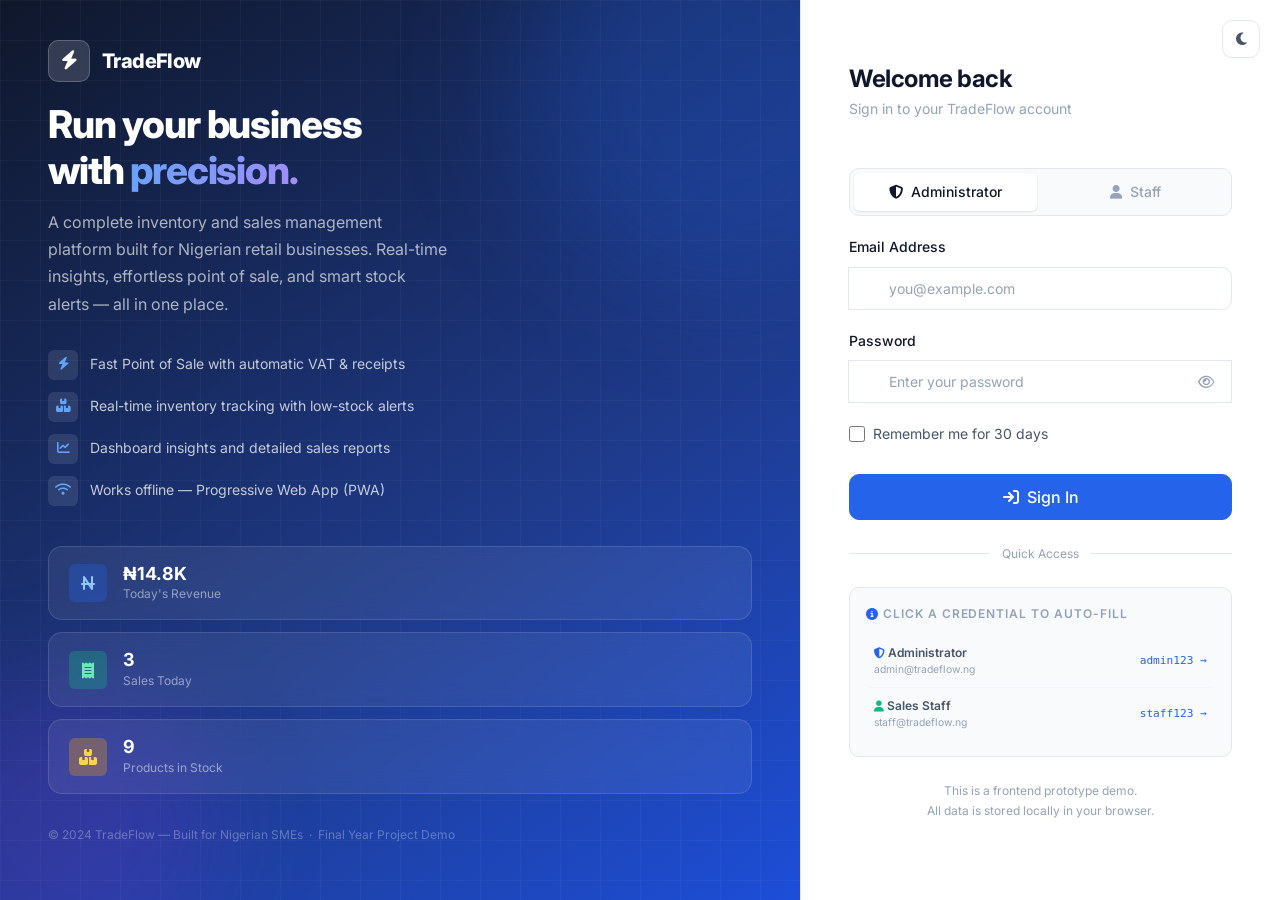
==== index.html @ d039ff46 "update" ====
<!DOCTYPE html>
<html lang="en-NG" data-theme="light">
<head>
  <meta charset="UTF-8">
  <meta name="viewport" content="width=device-width, initial-scale=1.0">
  <meta name="description" content="TradeFlow — Data-Driven Inventory and Sales Management Platform for Nigerian SMEs">
  <meta name="theme-color" content="#2563EB">

  <title>Sign In — TradeFlow</title>

  <!-- PWA Manifest -->
  <link rel="manifest" href="manifest.json">
  <link rel="apple-touch-icon" href="assets/icons/icon-192.png">

  <!-- Bootstrap 5 -->
  <link
    rel="stylesheet"
    href="https://cdn.jsdelivr.net/npm/bootstrap@5.3.2/dist/css/bootstrap.min.css"
    crossorigin="anonymous"
  >

  <!-- Font Awesome 6 -->
  <link
    rel="stylesheet"
    href="https://cdnjs.cloudflare.com/ajax/libs/font-awesome/6.5.0/css/all.min.css"
    crossorigin="anonymous"
  >

  <!-- Google Fonts — Inter -->
  <link rel="preconnect" href="https://fonts.googleapis.com">
  <link rel="preconnect" href="https://fonts.gstatic.com" crossorigin>
  <link
    href="https://fonts.googleapis.com/css2?family=Inter:wght@300;400;500;600;700;800&display=swap"
    rel="stylesheet"
  >

  <!-- TradeFlow Theme -->
  <link rel="stylesheet" href="assets/css/theme.css">

  <style>
    /*
     * Login-page only styles — supplements theme.css
     * Kept here rather than in theme.css for clarity
     */

    /* Subtle animated grid pattern on the left panel */
    .login-panel-left .panel-grid {
      position: absolute;
      inset: 0;
      z-index: 1;
      background-image:
        linear-gradient(rgba(255,255,255,0.03) 1px, transparent 1px),
        linear-gradient(90deg, rgba(255,255,255,0.03) 1px, transparent 1px);
      background-size: 40px 40px;
    }

    /* Animated floating stat cards on the left panel (decorative) */
    .panel-stat-cards {
      position: relative;
      z-index: 2;
      margin-top: var(--space-10);
    }

    .panel-stat-card {
      background: rgba(255,255,255,0.07);
      border: 1px solid rgba(255,255,255,0.12);
      border-radius: var(--radius-lg);
      padding: var(--space-4) var(--space-5);
      backdrop-filter: blur(10px);
      display: flex;
      align-items: center;
      gap: var(--space-4);
      margin-bottom: var(--space-3);
      animation: float 6s ease-in-out infinite;
    }

    .panel-stat-card:nth-child(2) { animation-delay: 2s; }
    .panel-stat-card:nth-child(3) { animation-delay: 4s; }

    @keyframes float {
      0%, 100% { transform: translateY(0); }
      50%       { transform: translateY(-6px); }
    }

    .panel-stat-icon {
      width: 38px;
      height: 38px;
      border-radius: var(--radius-sm);
      display: flex;
      align-items: center;
      justify-content: center;
      font-size: 1rem;
      flex-shrink: 0;
    }

    .panel-stat-icon.blue   { background: rgba(37,99,235,0.3);   color: #93c5fd; }
    .panel-stat-icon.green  { background: rgba(16,185,129,0.3);  color: #6ee7b7; }
    .panel-stat-icon.yellow { background: rgba(245,158,11,0.3);  color: #fcd34d; }

    .panel-stat-value {
      font-size: var(--text-lg);
      font-weight: 700;
      color: white;
      line-height: 1.2;
    }

    .panel-stat-label {
      font-size: var(--text-xs);
      color: rgba(255,255,255,0.5);
    }

    /* Role selector tabs */
    .role-tabs {
      display: flex;
      gap: var(--space-2);
      background: var(--bg-surface-2);
      border: 1px solid var(--border-color);
      border-radius: var(--radius-md);
      padding: 4px;
      margin-bottom: var(--space-5);
    }

    .role-tab {
      flex: 1;
      padding: var(--space-2) var(--space-3);
      border: none;
      background: transparent;
      color: var(--text-muted);
      border-radius: var(--radius-sm);
      cursor: pointer;
      font-size: var(--text-sm);
      font-weight: 500;
      font-family: var(--font-sans);
      transition: var(--transition-fast);
      display: flex;
      align-items: center;
      justify-content: center;
      gap: var(--space-2);
    }

    .role-tab:hover { color: var(--text-primary); }

    .role-tab.active {
      background: var(--bg-surface);
      color: var(--text-primary);
      box-shadow: var(--shadow-sm);
    }

    /* Error state on form controls */
    .form-control.is-invalid {
      border-color: var(--color-danger);
    }
    .form-control.is-invalid:focus {
      box-shadow: 0 0 0 3px rgba(239, 68, 68, 0.15);
    }

    /* Login page theme toggle — top-right corner */
    .login-theme-btn {
      position: fixed;
      top: var(--space-5);
      right: var(--space-5);
      z-index: 100;
    }

    /* Divider with text */
    .divider-text {
      display: flex;
      align-items: center;
      gap: var(--space-3);
      color: var(--text-muted);
      font-size: var(--text-xs);
    }
    .divider-text::before,
    .divider-text::after {
      content: '';
      flex: 1;
      height: 1px;
      background: var(--border-color);
    }
  </style>
</head>

<body>

  <!-- ── Theme Toggle (fixed, top-right) ────────────────────────────────────── -->
  <div class="login-theme-btn">
    <button class="theme-toggle" aria-label="Toggle dark mode">
      <i class="fa-solid fa-moon"></i>
    </button>
  </div>

  <!-- ── Login Layout ──────────────────────────────────────────────────────── -->
  <main class="login-page" role="main">

    <!-- Left Panel — Branding & Value Proposition -->
    <aside class="login-panel-left" aria-hidden="true">
      <!-- Grid background -->
      <div class="panel-grid"></div>

      <!-- Brand logo -->
      <div class="login-brand" style="position:relative;z-index:2;">
        <div class="login-brand-logo">
          <i class="fa-solid fa-bolt"></i>
        </div>
        <span class="login-brand-name">TradeFlow</span>
      </div>

      <!-- Main copy -->
      <div class="login-panel-content">
        <h1 class="login-panel-heading">
          Run your business<br>with <span>precision.</span>
        </h1>
        <p class="login-panel-desc">
          A complete inventory and sales management platform built
          for Nigerian retail businesses. Real-time insights,
          effortless point of sale, and smart stock alerts — all in one place.
        </p>

        <!-- Feature highlights -->
        <div class="login-features">
          <div class="login-feature-item">
            <div class="login-feature-icon"><i class="fa-solid fa-bolt"></i></div>
            Fast Point of Sale with automatic VAT & receipts
          </div>
          <div class="login-feature-item">
            <div class="login-feature-icon"><i class="fa-solid fa-boxes-stacked"></i></div>
            Real-time inventory tracking with low-stock alerts
          </div>
          <div class="login-feature-item">
            <div class="login-feature-icon"><i class="fa-solid fa-chart-line"></i></div>
            Dashboard insights and detailed sales reports
          </div>
          <div class="login-feature-item">
            <div class="login-feature-icon"><i class="fa-solid fa-wifi"></i></div>
            Works offline — Progressive Web App (PWA)
          </div>
        </div>

        <!-- Decorative live stats (sample data) -->
        <div class="panel-stat-cards">
          <div class="panel-stat-card">
            <div class="panel-stat-icon blue"><i class="fa-solid fa-naira-sign"></i></div>
            <div>
              <div class="panel-stat-value" id="panel-revenue">₦0</div>
              <div class="panel-stat-label">Today's Revenue</div>
            </div>
          </div>
          <div class="panel-stat-card">
            <div class="panel-stat-icon green"><i class="fa-solid fa-receipt"></i></div>
            <div>
              <div class="panel-stat-value" id="panel-sales">0</div>
              <div class="panel-stat-label">Sales Today</div>
            </div>
          </div>
          <div class="panel-stat-card">
            <div class="panel-stat-icon yellow"><i class="fa-solid fa-boxes-stacked"></i></div>
            <div>
              <div class="panel-stat-value" id="panel-products">0</div>
              <div class="panel-stat-label">Products in Stock</div>
            </div>
          </div>
        </div>
      </div>

      <!-- Footer -->
      <p class="login-panel-footer">
        &copy; 2024 TradeFlow — Built for Nigerian SMEs &nbsp;·&nbsp;
        Final Year Project Demo
      </p>
    </aside>

    <!-- Right Panel — Sign In Form -->
    <section class="login-panel-right" aria-label="Sign in form">
      <div class="login-form-header">
        <h2 class="login-form-title">Welcome back</h2>
        <p class="login-form-subtitle">Sign in to your TradeFlow account</p>
      </div>

      <!-- Role Selector -->
      <div class="role-tabs" role="tablist" aria-label="Select account type">
        <button
          class="role-tab active"
          id="tab-admin"
          role="tab"
          aria-selected="true"
          data-role="admin"
          onclick="LoginPage.switchRole('admin')"
        >
          <i class="fa-solid fa-shield-halved"></i> Administrator
        </button>
        <button
          class="role-tab"
          id="tab-staff"
          role="tab"
          aria-selected="false"
          data-role="staff"
          onclick="LoginPage.switchRole('staff')"
        >
          <i class="fa-solid fa-user"></i> Staff
        </button>
      </div>

      <!-- Login Form -->
      <form class="login-form" id="login-form" novalidate autocomplete="on">

        <!-- Email Field -->
        <div>
          <label class="form-label" for="email">Email Address</label>
          <div class="input-group">
            <span class="input-group-icon">
              <i class="fa-regular fa-envelope"></i>
            </span>
            <input
              type="email"
              id="email"
              name="email"
              class="form-control"
              placeholder="you@example.com"
              autocomplete="email"
              inputmode="email"
              required
              aria-describedby="email-error"
            >
          </div>
          <div class="form-error d-none" id="email-error" role="alert"></div>
        </div>

        <!-- Password Field -->
        <div>
          <div style="display:flex;align-items:center;justify-content:space-between;">
            <label class="form-label" for="password">Password</label>
          </div>
          <div class="input-group" style="position:relative;">
            <span class="input-group-icon">
              <i class="fa-solid fa-lock"></i>
            </span>
            <input
              type="password"
              id="password"
              name="password"
              class="form-control"
              placeholder="Enter your password"
              autocomplete="current-password"
              required
              aria-describedby="password-error"
              style="padding-right:3rem;"
            >
            <!-- Password visibility toggle -->
            <button
              type="button"
              class="password-toggle"
              id="pw-toggle"
              aria-label="Show password"
              tabindex="-1"
            >
              <i class="fa-regular fa-eye" id="pw-toggle-icon"></i>
            </button>
          </div>
          <div class="form-error d-none" id="password-error" role="alert"></div>
        </div>

        <!-- Remember Me -->
        <div style="display:flex;align-items:center;justify-content:space-between;">
          <label class="checkbox-label">
            <input type="checkbox" id="remember-me" name="remember">
            Remember me for 30 days
          </label>
        </div>

        <!-- General Error Banner -->
        <div
          class="d-none"
          id="login-error"
          role="alert"
          style="
            background: var(--color-danger-light);
            color: var(--color-danger);
            border: 1px solid var(--color-danger);
            border-radius: var(--radius-md);
            padding: var(--space-3) var(--space-4);
            font-size: var(--text-sm);
            display: flex;
            align-items: center;
            gap: var(--space-2);
          "
        >
          <i class="fa-solid fa-circle-xmark"></i>
          <span id="login-error-text">Invalid email or password.</span>
        </div>

        <!-- Submit Button -->
        <button
          type="submit"
          class="btn btn-primary btn-lg w-100"
          id="login-btn"
          style="margin-top:var(--space-2);"
        >
          <i class="fa-solid fa-arrow-right-to-bracket"></i>
          Sign In
        </button>

      </form>

      <!-- Divider -->
      <div class="divider-text" style="margin-top:var(--space-6);">Quick Access</div>

      <!-- Demo Credentials Box -->
      <div class="demo-creds" aria-label="Demo credentials">
        <div class="demo-creds-title">
          <i class="fa-solid fa-circle-info" style="color:var(--color-primary);"></i>
          Click a credential to auto-fill
        </div>

        <!-- Admin -->
        <div
          class="demo-cred-item"
          role="button"
          tabindex="0"
          aria-label="Fill admin credentials"
          onclick="LoginPage.fillCredentials('admin@tradeflow.ng', 'admin123', 'admin')"
          onkeydown="if(event.key==='Enter')LoginPage.fillCredentials('admin@tradeflow.ng','admin123','admin')"
        >
          <div>
            <div class="demo-cred-label">
              <i class="fa-solid fa-shield-halved" style="color:var(--color-primary);font-size:0.7rem;"></i>
              Administrator
            </div>
            <div style="color:var(--text-muted);font-size:0.65rem;">admin@tradeflow.ng</div>
          </div>
          <div class="demo-cred-value">admin123 →</div>
        </div>

        <!-- Staff -->
        <div
          class="demo-cred-item"
          role="button"
          tabindex="0"
          aria-label="Fill staff credentials"
          onclick="LoginPage.fillCredentials('staff@tradeflow.ng', 'staff123', 'staff')"
          onkeydown="if(event.key==='Enter')LoginPage.fillCredentials('staff@tradeflow.ng','staff123','staff')"
        >
          <div>
            <div class="demo-cred-label">
              <i class="fa-solid fa-user" style="color:var(--color-success);font-size:0.7rem;"></i>
              Sales Staff
            </div>
            <div style="color:var(--text-muted);font-size:0.65rem;">staff@tradeflow.ng</div>
          </div>
          <div class="demo-cred-value">staff123 →</div>
        </div>
      </div>

      <!-- Footer note -->
      <p class="login-form-footer">
        This is a frontend prototype demo.<br>
        All data is stored locally in your browser.
      </p>
    </section>

  </main>

  <!-- ── Toast Container (injected by utils.js) ───────────────────────────── -->
  <div id="tf-toast-container" class="toast-container" role="region" aria-live="polite"></div>

  <!-- ── Scripts ───────────────────────────────────────────────────────────── -->
  <!-- Bootstrap JS (for any bootstrap components used) -->
  <script
    src="https://cdn.jsdelivr.net/npm/bootstrap@5.3.2/dist/js/bootstrap.bundle.min.js"
    crossorigin="anonymous"
  ></script>

  <!-- TradeFlow core modules (order matters — storage first) -->
  <script src="assets/js/storage.js"></script>
  <script src="assets/js/theme.js"></script>
  <script src="assets/js/utils.js"></script>

  <script>
    /**
     * Login Page Controller
     * Handles all interactions on the login screen.
     */
    const LoginPage = (() => {

      // Track which role tab is active
      let activeRole = 'admin';

      // ─── Init ─────────────────────────────────────────────────────────────

      function init() {
        // 1. Seed default data on very first visit
        Storage.seedDefaultData();

        // 2. Apply saved theme
        Theme.init();
        Theme.bindToggleButtons();

        // 3. If already logged in, skip to dashboard
        if (Storage.isLoggedIn()) {
          redirectAfterLogin(Storage.getSession().role);
          return;
        }

        // 4. Check remember-me: pre-fill email if saved
        const savedEmail = Storage.get('remember_email');
        if (savedEmail) {
          document.getElementById('email').value = savedEmail;
          document.getElementById('remember-me').checked = true;
        }

        // 5. Bind form submit
        document.getElementById('login-form').addEventListener('submit', handleSubmit);

        // 6. Password toggle
        document.getElementById('pw-toggle').addEventListener('click', togglePassword);

        // 7. Clear errors on input
        ['email', 'password'].forEach((id) => {
          document.getElementById(id).addEventListener('input', clearErrors);
        });

        // 8. Populate decorative panel stats (from LocalStorage if seeded)
        updatePanelStats();

        // 9. Register service worker
        registerSW();
      }

      // ─── Role Tab Switching ───────────────────────────────────────────────

      function switchRole(role) {
        activeRole = role;

        // Update tab active state
        document.querySelectorAll('.role-tab').forEach((tab) => {
          const isActive = tab.dataset.role === role;
          tab.classList.toggle('active', isActive);
          tab.setAttribute('aria-selected', isActive ? 'true' : 'false');
        });

        // Clear form
        document.getElementById('email').value    = '';
        document.getElementById('password').value = '';
        clearErrors();
      }

      // ─── Fill Credentials (demo shortcut) ────────────────────────────────

      function fillCredentials(email, password, role) {
        // Switch to correct role tab
        switchRole(role);

        // Fill fields with a slight animation delay
        const emailEl    = document.getElementById('email');
        const passwordEl = document.getElementById('password');

        emailEl.value    = email;
        passwordEl.value = password;

        // Visual feedback
        emailEl.focus();
        emailEl.classList.add('border-primary');
        setTimeout(() => emailEl.classList.remove('border-primary'), 800);

        Utils.toastInfo('Credentials Filled', `Ready to sign in as ${role}.`);
      }

      // ─── Form Submit ──────────────────────────────────────────────────────

      async function handleSubmit(e) {
        e.preventDefault();
        clearErrors();

        const email    = document.getElementById('email').value.trim();
        const password = document.getElementById('password').value;
        const remember = document.getElementById('remember-me').checked;
        const btn      = document.getElementById('login-btn');

        // Client-side validation
        let hasError = false;

        if (!email) {
          showFieldError('email', 'Please enter your email address.');
          hasError = true;
        } else if (!Utils.isValidEmail(email)) {
          showFieldError('email', 'Please enter a valid email address.');
          hasError = true;
        }

        if (!password) {
          showFieldError('password', 'Please enter your password.');
          hasError = true;
        }

        if (hasError) return;

        // Simulate async network request for realism
        btn.classList.add('btn-loading');
        btn.innerHTML = '<span style="opacity:0;">Signing in...</span>';

        await delay(800);

        btn.classList.remove('btn-loading');
        btn.innerHTML = '<i class="fa-solid fa-arrow-right-to-bracket"></i> Sign In';

        // Authenticate against LocalStorage users
        const user = Storage.getUserByEmail(email);

        if (!user || user.password !== password) {
          showLoginError('Incorrect email or password. Please try again.');
          // Shake the form for visual feedback
          const form = document.getElementById('login-form');
          form.style.animation = 'shake 0.4s ease';
          setTimeout(() => form.style.animation = '', 500);
          return;
        }

        if (!user.active) {
          showLoginError('This account has been deactivated. Contact your administrator.');
          return;
        }

        // Role check: ensure the selected tab matches the user's actual role
        // (We allow any role to sign in — the tab is just a hint for UX)

        // ✅ Login successful
        // Save session
        const session = {
          id:        user.id,
          name:      user.name,
          email:     user.email,
          role:      user.role,
          loginTime: new Date().toISOString(),
        };
        Storage.setSession(session);

        // Handle remember-me
        if (remember) {
          Storage.set('remember_email', email);
        } else {
          Storage.remove('remember_email');
        }

        // Success toast
        Utils.toastSuccess('Welcome back!', `Signed in as ${user.name}`);

        // Redirect after brief delay
        await delay(600);
        redirectAfterLogin(user.role);
      }

      // ─── Post-Login Redirect ──────────────────────────────────────────────

      function redirectAfterLogin(role) {
        // Check if there was a redirect parameter
        const params   = new URLSearchParams(window.location.search);
        const redirect = params.get('redirect');

        if (redirect) {
          window.location.href = decodeURIComponent(redirect);
          return;
        }

        // Default: everyone goes to dashboard
        window.location.href = 'pages/dashboard.html';
      }

      // ─── Error Helpers ────────────────────────────────────────────────────

      function showFieldError(fieldId, message) {
        const field   = document.getElementById(fieldId);
        const errorEl = document.getElementById(`${fieldId}-error`);
        field?.classList.add('is-invalid');
        if (errorEl) {
          errorEl.textContent = message;
          errorEl.classList.remove('d-none');
        }
      }

      function showLoginError(message) {
        const errorEl  = document.getElementById('login-error');
        const errorTxt = document.getElementById('login-error-text');
        if (errorTxt) errorTxt.textContent = message;
        errorEl?.classList.remove('d-none');
        // Show as flex (override d-none)
        if (errorEl) errorEl.style.display = 'flex';
      }

      function clearErrors() {
        document.querySelectorAll('.form-control').forEach((el) => {
          el.classList.remove('is-invalid');
        });
        document.querySelectorAll('.form-error').forEach((el) => {
          el.classList.add('d-none');
          el.textContent = '';
        });
        const loginError = document.getElementById('login-error');
        if (loginError) {
          loginError.style.display = 'none';
          loginError.classList.add('d-none');
        }
      }

      // ─── Password Toggle ──────────────────────────────────────────────────

      function togglePassword() {
        const input    = document.getElementById('password');
        const icon     = document.getElementById('pw-toggle-icon');
        const isHidden = input.type === 'password';

        input.type = isHidden ? 'text' : 'password';
        icon.className = isHidden ? 'fa-regular fa-eye-slash' : 'fa-regular fa-eye';
        document.getElementById('pw-toggle').setAttribute(
          'aria-label', isHidden ? 'Hide password' : 'Show password'
        );
      }

      // ─── Panel Stats (decorative) ─────────────────────────────────────────

      function updatePanelStats() {
        // Show live data from LocalStorage in the decorative left panel
        const today  = new Date().toISOString().split('T')[0];
        const sales  = Storage.getSales().filter((s) => s.createdAt?.startsWith(today));
        const revenue = sales.reduce((s, x) => s + (x.total || 0), 0);
        const products = Storage.getProducts().filter((p) => p.active && p.stock > 0).length;

        const revenueEl  = document.getElementById('panel-revenue');
        const salesEl    = document.getElementById('panel-sales');
        const productsEl = document.getElementById('panel-products');

        if (revenueEl)  revenueEl.textContent  = Utils.formatCurrency(revenue, true);
        if (salesEl)    salesEl.textContent     = sales.length;
        if (productsEl) productsEl.textContent  = products;
      }

      // ─── Helpers ──────────────────────────────────────────────────────────

      function delay(ms) {
        return new Promise((resolve) => setTimeout(resolve, ms));
      }

      function registerSW() {
        if ('serviceWorker' in navigator) {
          navigator.serviceWorker
            .register('./sw.js')
            .catch((err) => console.warn('[Login] SW registration failed:', err));
        }
      }

      // Public API
      return { init, switchRole, fillCredentials };

    })();

    // Add the CSS shake animation dynamically
    const shakeStyle = document.createElement('style');
    shakeStyle.textContent = `
      @keyframes shake {
        0%, 100% { transform: translateX(0); }
        20%       { transform: translateX(-8px); }
        40%       { transform: translateX(8px); }
        60%       { transform: translateX(-5px); }
        80%       { transform: translateX(5px); }
      }
    `;
    document.head.appendChild(shakeStyle);

    // Boot on DOM ready
    document.addEventListener('DOMContentLoaded', LoginPage.init);
  </script>

</body>
</html>
---- assets/css/theme.css ----
/*
 * TradeFlow — Global Theme & Design System
 * =========================================
 * Contains all CSS custom properties (design tokens), base resets,
 * typography, component utilities, dark/light mode, and global layout styles.
 *
 * Table of Contents:
 *  1. Design Tokens (CSS Variables)
 *  2. Dark Mode Overrides
 *  3. Base Reset & Typography
 *  4. Layout — Sidebar & Top Bar
 *  5. Cards & Containers
 *  6. Buttons & Badges
 *  7. Forms & Inputs
 *  8. Tables
 *  9. Toast Notifications
 * 10. Modals
 * 11. Sidebar Navigation
 * 12. Loading & Skeletons
 * 13. Utility Classes
 * 14. Animations
 * 15. Login Page
 * 16. Responsive
 */

/* ═══════════════════════════════════════════════════════════════════════════════
   1. DESIGN TOKENS — Light Mode (default)
   ═══════════════════════════════════════════════════════════════════════════════ */
:root {
  /* Brand Colors */
  --color-primary:        #2563EB;
  --color-primary-hover:  #1d4ed8;
  --color-primary-light:  #dbeafe;
  --color-primary-rgb:    37, 99, 235;

  /* Semantic Colors */
  --color-success:        #10b981;
  --color-success-light:  #d1fae5;
  --color-warning:        #f59e0b;
  --color-warning-light:  #fef3c7;
  --color-danger:         #ef4444;
  --color-danger-light:   #fee2e2;
  --color-info:           #06b6d4;
  --color-info-light:     #cffafe;

  /* Backgrounds */
  --bg-app:               #f0f4f8;
  --bg-surface:           #ffffff;
  --bg-surface-2:         #f8fafc;
  --bg-sidebar:           #0f172a;
  --bg-sidebar-hover:     rgba(255,255,255,0.08);
  --bg-sidebar-active:    rgba(37, 99, 235, 0.15);
  --bg-overlay:           rgba(15, 23, 42, 0.5);
  --bg-input:             #ffffff;
  --bg-input-focus:       #ffffff;
  --bg-topbar:            #ffffff;

  /* Text Colors */
  --text-primary:         #0f172a;
  --text-secondary:       #475569;
  --text-muted:           #94a3b8;
  --text-inverse:         #ffffff;
  --text-sidebar:         #94a3b8;
  --text-sidebar-active:  #ffffff;
  --text-link:            #2563EB;

  /* Borders */
  --border-color:         #e2e8f0;
  --border-light:         #f1f5f9;
  --border-focus:         #2563EB;

  /* Shadows */
  --shadow-xs:  0 1px 2px rgba(0,0,0,0.05);
  --shadow-sm:  0 1px 3px rgba(0,0,0,0.08), 0 1px 2px rgba(0,0,0,0.04);
  --shadow-md:  0 4px 6px rgba(0,0,0,0.07), 0 2px 4px rgba(0,0,0,0.04);
  --shadow-lg:  0 10px 15px rgba(0,0,0,0.08), 0 4px 6px rgba(0,0,0,0.04);
  --shadow-xl:  0 20px 25px rgba(0,0,0,0.1), 0 8px 10px rgba(0,0,0,0.04);
  --shadow-card: 0 1px 3px rgba(0,0,0,0.06), 0 1px 2px rgba(0,0,0,0.04);

  /* Layout */
  --sidebar-width:        260px;
  --sidebar-collapsed:    72px;
  --topbar-height:        64px;
  --content-max-width:    1400px;

  /* Border Radius */
  --radius-xs:  4px;
  --radius-sm:  6px;
  --radius-md:  10px;
  --radius-lg:  14px;
  --radius-xl:  20px;
  --radius-full: 9999px;

  /* Typography */
  --font-sans:  'Inter', -apple-system, BlinkMacSystemFont, 'Segoe UI', Roboto, sans-serif;
  --font-mono:  'JetBrains Mono', 'Fira Code', 'Cascadia Code', monospace;

  --text-xs:    0.75rem;
  --text-sm:    0.875rem;
  --text-base:  1rem;
  --text-lg:    1.125rem;
  --text-xl:    1.25rem;
  --text-2xl:   1.5rem;
  --text-3xl:   1.875rem;
  --text-4xl:   2.25rem;

  /* Spacing */
  --space-1:  0.25rem;
  --space-2:  0.5rem;
  --space-3:  0.75rem;
  --space-4:  1rem;
  --space-5:  1.25rem;
  --space-6:  1.5rem;
  --space-8:  2rem;
  --space-10: 2.5rem;
  --space-12: 3rem;

  /* Transitions */
  --transition-fast:   all 0.15s ease;
  --transition-base:   all 0.25s ease;
  --transition-slow:   all 0.4s ease;
  --transition-spring: all 0.3s cubic-bezier(0.34, 1.56, 0.64, 1);

  /* Z-index Scale */
  --z-base:     1;
  --z-dropdown: 100;
  --z-sidebar:  200;
  --z-topbar:   300;
  --z-modal:    400;
  --z-toast:    500;
}

/* ═══════════════════════════════════════════════════════════════════════════════
   2. DARK MODE OVERRIDES
   ═══════════════════════════════════════════════════════════════════════════════ */
[data-theme="dark"] {
  /* Backgrounds */
  --bg-app:               #0a0f1e;
  --bg-surface:           #111827;
  --bg-surface-2:         #1a2236;
  --bg-sidebar:           #080d18;
  --bg-sidebar-hover:     rgba(255,255,255,0.06);
  --bg-sidebar-active:    rgba(37, 99, 235, 0.2);
  --bg-input:             #1a2236;
  --bg-input-focus:       #1e293b;
  --bg-topbar:            #111827;
  --bg-overlay:           rgba(0, 0, 0, 0.7);

  /* Text */
  --text-primary:         #f1f5f9;
  --text-secondary:       #94a3b8;
  --text-muted:           #64748b;
  --text-sidebar:         #64748b;
  --text-sidebar-active:  #f1f5f9;

  /* Borders */
  --border-color:         #1e293b;
  --border-light:         #1a2236;

  /* Shadows */
  --shadow-xs:  0 1px 2px rgba(0,0,0,0.3);
  --shadow-sm:  0 1px 3px rgba(0,0,0,0.4), 0 1px 2px rgba(0,0,0,0.2);
  --shadow-md:  0 4px 6px rgba(0,0,0,0.4), 0 2px 4px rgba(0,0,0,0.2);
  --shadow-lg:  0 10px 15px rgba(0,0,0,0.5), 0 4px 6px rgba(0,0,0,0.3);
  --shadow-xl:  0 20px 25px rgba(0,0,0,0.6), 0 8px 10px rgba(0,0,0,0.3);
  --shadow-card: 0 1px 3px rgba(0,0,0,0.3), 0 1px 2px rgba(0,0,0,0.2);

  /* Semantic — slightly adjusted for dark bg contrast */
  --color-primary-light:  rgba(37, 99, 235, 0.15);
  --color-success-light:  rgba(16, 185, 129, 0.15);
  --color-warning-light:  rgba(245, 158, 11, 0.15);
  --color-danger-light:   rgba(239, 68, 68, 0.15);
  --color-info-light:     rgba(6, 182, 212, 0.15);
}

/* ═══════════════════════════════════════════════════════════════════════════════
   3. BASE RESET & TYPOGRAPHY
   ═══════════════════════════════════════════════════════════════════════════════ */
*, *::before, *::after {
  box-sizing: border-box;
  margin: 0;
  padding: 0;
}

html {
  font-size: 16px;
  scroll-behavior: smooth;
  -webkit-text-size-adjust: 100%;
}

body {
  font-family: var(--font-sans);
  font-size: var(--text-base);
  line-height: 1.6;
  color: var(--text-primary);
  background-color: var(--bg-app);
  -webkit-font-smoothing: antialiased;
  -moz-osx-font-smoothing: grayscale;
  transition: background-color 0.3s ease, color 0.3s ease;
  overflow-x: hidden;
}

/* Import Inter from Google Fonts (inline in HTML head for performance) */
h1, h2, h3, h4, h5, h6 {
  font-weight: 600;
  line-height: 1.3;
  color: var(--text-primary);
  letter-spacing: -0.01em;
}

h1 { font-size: var(--text-3xl); }
h2 { font-size: var(--text-2xl); }
h3 { font-size: var(--text-xl); }
h4 { font-size: var(--text-lg); }
h5 { font-size: var(--text-base); }
h6 { font-size: var(--text-sm); }

p { color: var(--text-secondary); }

a {
  color: var(--text-link);
  text-decoration: none;
  transition: var(--transition-fast);
}

a:hover { opacity: 0.8; }

/* ═══════════════════════════════════════════════════════════════════════════════
   4. LAYOUT — App Shell, Sidebar, Topbar
   ═══════════════════════════════════════════════════════════════════════════════ */

/* App Shell — The main layout wrapper */
.app-shell {
  display: flex;
  height: 100vh;
  overflow: hidden;
  background: var(--bg-app);
}

/* Main content area (right of sidebar) */
.app-main {
  flex: 1;
  display: flex;
  flex-direction: column;
  min-width: 0;       /* Prevent flex overflow */
  overflow: hidden;
  margin-left: var(--sidebar-width);
  transition: margin-left 0.3s ease;
}

/* When sidebar is collapsed */
.app-main.sidebar-collapsed {
  margin-left: var(--sidebar-collapsed);
}

/* Scrollable page content area */
.page-content {
  flex: 1;
  overflow-y: auto;
  overflow-x: hidden;
  padding: var(--space-6) var(--space-8);
  padding-top: calc(var(--topbar-height) + var(--space-6));
}

/* ─── Top Navigation Bar ──────────────────────────────────────────────────── */
.topbar {
  position: fixed;
  top: 0;
  right: 0;
  left: var(--sidebar-width);
  height: var(--topbar-height);
  background: var(--bg-topbar);
  border-bottom: 1px solid var(--border-color);
  display: flex;
  align-items: center;
  justify-content: space-between;
  padding: 0 var(--space-8);
  z-index: var(--z-topbar);
  transition: left 0.3s ease, background 0.3s ease;
  box-shadow: var(--shadow-xs);
}

.topbar.sidebar-collapsed { left: var(--sidebar-collapsed); }

.topbar-left {
  display: flex;
  align-items: center;
  gap: var(--space-4);
}

.topbar-right {
  display: flex;
  align-items: center;
  gap: var(--space-3);
}

/* Page title shown in topbar */
.topbar-title {
  font-size: var(--text-lg);
  font-weight: 600;
  color: var(--text-primary);
}

/* Sidebar toggle button */
.sidebar-toggle {
  display: flex;
  align-items: center;
  justify-content: center;
  width: 38px;
  height: 38px;
  border: none;
  background: transparent;
  color: var(--text-secondary);
  border-radius: var(--radius-md);
  cursor: pointer;
  transition: var(--transition-fast);
  font-size: 1.1rem;
}

.sidebar-toggle:hover {
  background: var(--bg-surface-2);
  color: var(--text-primary);
}

/* User avatar button in topbar */
.user-avatar-btn {
  display: flex;
  align-items: center;
  gap: var(--space-2);
  padding: var(--space-2) var(--space-3);
  border: none;
  background: transparent;
  color: var(--text-primary);
  border-radius: var(--radius-md);
  cursor: pointer;
  transition: var(--transition-fast);
  font-size: var(--text-sm);
  font-family: var(--font-sans);
}

.user-avatar-btn:hover { background: var(--bg-surface-2); }

.user-avatar {
  width: 34px;
  height: 34px;
  border-radius: var(--radius-full);
  background: linear-gradient(135deg, var(--color-primary), #7c3aed);
  display: flex;
  align-items: center;
  justify-content: center;
  color: white;
  font-size: var(--text-sm);
  font-weight: 700;
  letter-spacing: 0.03em;
  flex-shrink: 0;
}

/* Theme toggle button */
.theme-toggle {
  display: flex;
  align-items: center;
  justify-content: center;
  width: 38px;
  height: 38px;
  border: 1px solid var(--border-color);
  background: var(--bg-surface);
  color: var(--text-secondary);
  border-radius: var(--radius-md);
  cursor: pointer;
  transition: var(--transition-fast);
  font-size: 0.9rem;
}

.theme-toggle:hover {
  background: var(--bg-surface-2);
  color: var(--color-primary);
  border-color: var(--color-primary);
}

/* ─── Sidebar ─────────────────────────────────────────────────────────────── */
.sidebar {
  position: fixed;
  left: 0;
  top: 0;
  bottom: 0;
  width: var(--sidebar-width);
  background: var(--bg-sidebar);
  display: flex;
  flex-direction: column;
  z-index: var(--z-sidebar);
  transition: width 0.3s ease, transform 0.3s ease;
  overflow: hidden;
}

/* Brand Logo Area */
.sidebar-brand {
  height: var(--topbar-height);
  display: flex;
  align-items: center;
  padding: 0 var(--space-5);
  border-bottom: 1px solid rgba(255,255,255,0.06);
  flex-shrink: 0;
  gap: var(--space-3);
  text-decoration: none;
}

.sidebar-logo-icon {
  width: 34px;
  height: 34px;
  background: var(--color-primary);
  border-radius: var(--radius-sm);
  display: flex;
  align-items: center;
  justify-content: center;
  color: white;
  font-size: 1rem;
  font-weight: 700;
  flex-shrink: 0;
  letter-spacing: -0.02em;
}

.sidebar-brand-text {
  overflow: hidden;
  transition: opacity 0.2s ease, width 0.3s ease;
}

.sidebar-brand-name {
  font-size: var(--text-base);
  font-weight: 700;
  color: #ffffff;
  letter-spacing: -0.02em;
  line-height: 1.2;
  white-space: nowrap;
}

.sidebar-brand-tagline {
  font-size: 0.65rem;
  color: rgba(255,255,255,0.35);
  text-transform: uppercase;
  letter-spacing: 0.1em;
  white-space: nowrap;
}

/* Nav scroll area */
.sidebar-nav {
  flex: 1;
  overflow-y: auto;
  overflow-x: hidden;
  padding: var(--space-4) var(--space-3);
  scrollbar-width: thin;
  scrollbar-color: rgba(255,255,255,0.1) transparent;
}

.sidebar-nav::-webkit-scrollbar { width: 3px; }
.sidebar-nav::-webkit-scrollbar-track { background: transparent; }
.sidebar-nav::-webkit-scrollbar-thumb { background: rgba(255,255,255,0.1); border-radius: 2px; }

/* Nav section label */
.nav-section-label {
  font-size: 0.65rem;
  font-weight: 600;
  text-transform: uppercase;
  letter-spacing: 0.12em;
  color: rgba(255,255,255,0.25);
  padding: var(--space-4) var(--space-3) var(--space-2);
  white-space: nowrap;
  overflow: hidden;
  transition: opacity 0.2s ease;
}

/* Nav Item */
.nav-item {
  list-style: none;
  margin-bottom: 2px;
}

.nav-link {
  display: flex;
  align-items: center;
  gap: var(--space-3);
  padding: var(--space-3) var(--space-3);
  border-radius: var(--radius-md);
  text-decoration: none;
  color: var(--text-sidebar);
  font-size: var(--text-sm);
  font-weight: 500;
  transition: var(--transition-fast);
  white-space: nowrap;
  overflow: hidden;
  position: relative;
}

.nav-link:hover {
  background: var(--bg-sidebar-hover);
  color: rgba(255,255,255,0.85);
  text-decoration: none;
}

.nav-link.active {
  background: var(--bg-sidebar-active);
  color: var(--color-primary);
}

.nav-link.active .nav-icon {
  color: var(--color-primary);
}

.nav-icon {
  width: 20px;
  height: 20px;
  display: flex;
  align-items: center;
  justify-content: center;
  font-size: 1rem;
  flex-shrink: 0;
  transition: var(--transition-fast);
}

.nav-label {
  flex: 1;
  transition: opacity 0.2s ease;
}

/* Badge on nav item (e.g. alert count) */
.nav-badge {
  background: var(--color-danger);
  color: white;
  font-size: 0.65rem;
  font-weight: 700;
  padding: 2px 6px;
  border-radius: var(--radius-full);
  min-width: 18px;
  text-align: center;
  flex-shrink: 0;
}

/* Sidebar footer (user info) */
.sidebar-footer {
  padding: var(--space-4) var(--space-3);
  border-top: 1px solid rgba(255,255,255,0.06);
  flex-shrink: 0;
}

.sidebar-user {
  display: flex;
  align-items: center;
  gap: var(--space-3);
  padding: var(--space-2) var(--space-2);
  border-radius: var(--radius-md);
  overflow: hidden;
}

.sidebar-user-info {
  flex: 1;
  overflow: hidden;
  transition: opacity 0.2s ease;
}

.sidebar-user-name {
  font-size: var(--text-sm);
  font-weight: 600;
  color: rgba(255,255,255,0.85);
  white-space: nowrap;
  overflow: hidden;
  text-overflow: ellipsis;
}

.sidebar-user-role {
  font-size: var(--text-xs);
  color: rgba(255,255,255,0.35);
  white-space: nowrap;
}

/* ─── Collapsed Sidebar State ─────────────────────────────────────────────── */
.sidebar.collapsed {
  width: var(--sidebar-collapsed);
}

.sidebar.collapsed .sidebar-brand-text,
.sidebar.collapsed .nav-label,
.sidebar.collapsed .nav-badge,
.sidebar.collapsed .sidebar-user-info,
.sidebar.collapsed .nav-section-label {
  opacity: 0;
  pointer-events: none;
  width: 0;
}

.sidebar.collapsed .nav-link {
  justify-content: center;
  padding: var(--space-3);
}

.sidebar.collapsed .sidebar-brand {
  justify-content: center;
  padding: 0 var(--space-3);
}

/* ═══════════════════════════════════════════════════════════════════════════════
   5. CARDS & CONTAINERS
   ═══════════════════════════════════════════════════════════════════════════════ */
.card {
  background: var(--bg-surface);
  border: 1px solid var(--border-color);
  border-radius: var(--radius-lg);
  box-shadow: var(--shadow-card);
  transition: var(--transition-base);
  overflow: hidden;
}

.card-hover:hover {
  box-shadow: var(--shadow-md);
  transform: translateY(-1px);
}

.card-header {
  padding: var(--space-5) var(--space-6);
  border-bottom: 1px solid var(--border-color);
  background: transparent;
  display: flex;
  align-items: center;
  justify-content: space-between;
  gap: var(--space-4);
}

.card-title {
  font-size: var(--text-base);
  font-weight: 600;
  color: var(--text-primary);
  margin: 0;
}

.card-body { padding: var(--space-5) var(--space-6); }
.card-footer {
  padding: var(--space-4) var(--space-6);
  border-top: 1px solid var(--border-color);
  background: var(--bg-surface-2);
}

/* Stat / KPI Cards */
.stat-card {
  background: var(--bg-surface);
  border: 1px solid var(--border-color);
  border-radius: var(--radius-lg);
  padding: var(--space-5) var(--space-6);
  box-shadow: var(--shadow-card);
  display: flex;
  flex-direction: column;
  gap: var(--space-4);
  transition: var(--transition-base);
  position: relative;
  overflow: hidden;
}

.stat-card::before {
  content: '';
  position: absolute;
  top: 0;
  left: 0;
  right: 0;
  height: 3px;
  background: var(--stat-accent, var(--color-primary));
  border-radius: var(--radius-lg) var(--radius-lg) 0 0;
}

.stat-card:hover { box-shadow: var(--shadow-md); transform: translateY(-2px); }

.stat-card-header {
  display: flex;
  align-items: center;
  justify-content: space-between;
}

.stat-card-label {
  font-size: var(--text-sm);
  font-weight: 500;
  color: var(--text-secondary);
  text-transform: uppercase;
  letter-spacing: 0.04em;
}

.stat-card-icon {
  width: 40px;
  height: 40px;
  border-radius: var(--radius-md);
  display: flex;
  align-items: center;
  justify-content: center;
  font-size: 1.1rem;
  background: var(--stat-icon-bg, var(--color-primary-light));
  color: var(--stat-icon-color, var(--color-primary));
}

.stat-card-value {
  font-size: var(--text-3xl);
  font-weight: 700;
  color: var(--text-primary);
  letter-spacing: -0.03em;
  line-height: 1;
}

.stat-card-change {
  font-size: var(--text-xs);
  font-weight: 500;
  display: flex;
  align-items: center;
  gap: 4px;
}

.stat-card-change.positive { color: var(--color-success); }
.stat-card-change.negative { color: var(--color-danger); }

/* ═══════════════════════════════════════════════════════════════════════════════
   6. BUTTONS & BADGES
   ═══════════════════════════════════════════════════════════════════════════════ */

/* Base button reset */
.btn {
  display: inline-flex;
  align-items: center;
  justify-content: center;
  gap: var(--space-2);
  font-family: var(--font-sans);
  font-size: var(--text-sm);
  font-weight: 500;
  line-height: 1;
  padding: 0.625rem 1rem;
  border-radius: var(--radius-md);
  border: 1px solid transparent;
  cursor: pointer;
  text-decoration: none;
  transition: var(--transition-fast);
  white-space: nowrap;
  user-select: none;
  -webkit-user-select: none;
}

.btn:focus-visible {
  outline: 2px solid var(--color-primary);
  outline-offset: 2px;
}

/* Primary */
.btn-primary {
  background: var(--color-primary);
  color: white;
  border-color: var(--color-primary);
}
.btn-primary:hover {
  background: var(--color-primary-hover);
  border-color: var(--color-primary-hover);
  color: white;
  transform: translateY(-1px);
  box-shadow: 0 4px 12px rgba(var(--color-primary-rgb), 0.4);
}

/* Outline */
.btn-outline {
  background: transparent;
  color: var(--text-primary);
  border-color: var(--border-color);
}
.btn-outline:hover {
  background: var(--bg-surface-2);
  color: var(--text-primary);
  border-color: var(--text-muted);
}

/* Ghost */
.btn-ghost {
  background: transparent;
  color: var(--text-secondary);
  border-color: transparent;
}
.btn-ghost:hover {
  background: var(--bg-surface-2);
  color: var(--text-primary);
}

/* Success */
.btn-success {
  background: var(--color-success);
  color: white;
  border-color: var(--color-success);
}
.btn-success:hover {
  background: #059669;
  color: white;
  transform: translateY(-1px);
}

/* Danger */
.btn-danger {
  background: var(--color-danger);
  color: white;
  border-color: var(--color-danger);
}
.btn-danger:hover {
  background: #dc2626;
  color: white;
  transform: translateY(-1px);
}

/* Warning */
.btn-warning {
  background: var(--color-warning);
  color: white;
  border-color: var(--color-warning);
}
.btn-warning:hover { background: #d97706; color: white; }

/* Sizes */
.btn-sm { padding: 0.375rem 0.75rem; font-size: var(--text-xs); }
.btn-lg { padding: 0.875rem 1.5rem; font-size: var(--text-base); }
.btn-icon {
  width: 36px;
  height: 36px;
  padding: 0;
  border-radius: var(--radius-md);
}
.btn-icon-sm {
  width: 30px;
  height: 30px;
  padding: 0;
  border-radius: var(--radius-sm);
  font-size: var(--text-xs);
}

/* Badges */
.badge {
  display: inline-flex;
  align-items: center;
 gap: 4px;
  padding: 3px 8px;
  border-radius: var(--radius-full);
  font-size: 0.7rem;
  font-weight: 600;
  letter-spacing: 0.02em;
  line-height: 1.4;
  text-transform: uppercase;
}

.badge-primary  { background: var(--color-primary-light); color: var(--color-primary); }
.badge-success  { background: var(--color-success-light); color: var(--color-success); }
.badge-warning  { background: var(--color-warning-light); color: #92400e; }
.badge-danger   { background: var(--color-danger-light);  color: var(--color-danger); }
.badge-info     { background: var(--color-info-light);    color: var(--color-info); }
.badge-neutral  { background: var(--bg-surface-2);        color: var(--text-secondary); border: 1px solid var(--border-color); }

[data-theme="dark"] .badge-warning { color: var(--color-warning); }

/* ═══════════════════════════════════════════════════════════════════════════════
   7. FORMS & INPUTS
   ═══════════════════════════════════════════════════════════════════════════════ */
.form-label {
  font-size: var(--text-sm);
  font-weight: 500;
  color: var(--text-primary);
  margin-bottom: var(--space-2);
  display: block;
}

.form-label-muted {
  font-size: var(--text-xs);
  color: var(--text-muted);
  font-weight: 400;
  margin-left: 4px;
}

.form-control {
  width: 100%;
  padding: 0.625rem 0.875rem;
  font-size: var(--text-sm);
  font-family: var(--font-sans);
  color: var(--text-primary);
  background-color: var(--bg-input);
  border: 1px solid var(--border-color);
  border-radius: var(--radius-md);
  outline: none;
  transition: var(--transition-fast);
  line-height: 1.5;
}

.form-control::placeholder { color: var(--text-muted); }

.form-control:focus {
  border-color: var(--color-primary);
  background: var(--bg-input-focus);
  box-shadow: 0 0 0 3px rgba(var(--color-primary-rgb), 0.12);
}

.form-control:disabled {
  background: var(--bg-surface-2);
  color: var(--text-muted);
  cursor: not-allowed;
  opacity: 0.7;
}

.form-select {
  appearance: none;
  -webkit-appearance: none;
  background-image: url("data:image/svg+xml,%3csvg xmlns='http://www.w3.org/2000/svg' fill='none' viewBox='0 0 20 20'%3e%3cpath stroke='%236b7280' stroke-linecap='round' stroke-linejoin='round' stroke-width='1.5' d='M6 8l4 4 4-4'/%3e%3c/svg%3e");
  background-repeat: no-repeat;
  background-position: right 0.75rem center;
  background-size: 1.2em;
  padding-right: 2.5rem;
}

.form-hint {
  font-size: var(--text-xs);
  color: var(--text-muted);
  margin-top: var(--space-1);
}

.form-error {
  font-size: var(--text-xs);
  color: var(--color-danger);
  margin-top: var(--space-1);
}

/* Input with icon prefix */
.input-group {
  position: relative;
}

.input-group-icon {
  position: absolute;
  left: 0.875rem;
  top: 50%;
  transform: translateY(-50%);
  color: var(--text-muted);
  font-size: 0.9rem;
  pointer-events: none;
}

.input-group .form-control { padding-left: 2.5rem; }
.input-group-icon-right { left: auto; right: 0.875rem; pointer-events: auto; cursor: pointer; }
.input-group .has-right-icon { padding-right: 2.5rem; }

/* ═══════════════════════════════════════════════════════════════════════════════
   8. TABLES
   ═══════════════════════════════════════════════════════════════════════════════ */
.tf-table-wrapper {
  border: 1px solid var(--border-color);
  border-radius: var(--radius-lg);
  overflow: hidden;
  background: var(--bg-surface);
}

.tf-table {
  width: 100%;
  border-collapse: collapse;
  font-size: var(--text-sm);
}

.tf-table thead th {
  padding: var(--space-3) var(--space-4);
  font-size: 0.7rem;
  font-weight: 600;
  text-transform: uppercase;
  letter-spacing: 0.06em;
  color: var(--text-muted);
  background: var(--bg-surface-2);
  border-bottom: 1px solid var(--border-color);
  text-align: left;
  white-space: nowrap;
}

.tf-table tbody td {
  padding: var(--space-4) var(--space-4);
  color: var(--text-primary);
  border-bottom: 1px solid var(--border-light);
  vertical-align: middle;
}

.tf-table tbody tr:last-child td { border-bottom: none; }

.tf-table tbody tr {
  transition: background-color 0.15s ease;
  cursor: default;
}

.tf-table tbody tr:hover {
  background: var(--bg-surface-2);
}

/* ═══════════════════════════════════════════════════════════════════════════════
   9. TOAST NOTIFICATIONS
   ═══════════════════════════════════════════════════════════════════════════════ */
.toast-container {
  position: fixed;
  top: var(--space-6);
  right: var(--space-6);
  z-index: var(--z-toast);
  display: flex;
  flex-direction: column;
  gap: var(--space-2);
  pointer-events: none;
  max-width: 360px;
  width: 100%;
}

.toast {
  display: flex;
  align-items: flex-start;
  gap: var(--space-3);
  background: var(--bg-surface);
  border: 1px solid var(--border-color);
  border-radius: var(--radius-lg);
  padding: var(--space-4) var(--space-4);
  box-shadow: var(--shadow-xl);
  pointer-events: all;
  animation: toastIn 0.35s cubic-bezier(0.34, 1.56, 0.64, 1) forwards;
  position: relative;
  overflow: hidden;
}

.toast::before {
  content: '';
  position: absolute;
  left: 0;
  top: 0;
  bottom: 0;
  width: 4px;
  background: var(--toast-accent, var(--color-primary));
  border-radius: var(--radius-lg) 0 0 var(--radius-lg);
}

.toast.toast-exit {
  animation: toastOut 0.25s ease forwards;
}

.toast-icon {
  width: 32px;
  height: 32px;
  border-radius: var(--radius-sm);
  display: flex;
  align-items: center;
  justify-content: center;
  font-size: 0.9rem;
  flex-shrink: 0;
}

.toast-body { flex: 1; min-width: 0; }

.toast-title {
  font-size: var(--text-sm);
  font-weight: 600;
  color: var(--text-primary);
  margin-bottom: 2px;
}

.toast-message {
  font-size: var(--text-xs);
  color: var(--text-secondary);
  line-height: 1.5;
}

.toast-close {
  background: none;
  border: none;
  color: var(--text-muted);
  cursor: pointer;
  padding: 0;
  font-size: 0.8rem;
  line-height: 1;
  flex-shrink: 0;
  transition: var(--transition-fast);
}

.toast-close:hover { color: var(--text-primary); }

/* Toast types */
.toast-success { --toast-accent: var(--color-success); }
.toast-success .toast-icon { background: var(--color-success-light); color: var(--color-success); }

.toast-danger { --toast-accent: var(--color-danger); }
.toast-danger .toast-icon { background: var(--color-danger-light); color: var(--color-danger); }

.toast-warning { --toast-accent: var(--color-warning); }
.toast-warning .toast-icon { background: var(--color-warning-light); color: var(--color-warning); }

.toast-info { --toast-accent: var(--color-info); }
.toast-info .toast-icon { background: var(--color-info-light); color: var(--color-info); }

/* ═══════════════════════════════════════════════════════════════════════════════
   10. MODALS
   ═══════════════════════════════════════════════════════════════════════════════ */
.modal-content {
  background: var(--bg-surface);
  border: 1px solid var(--border-color);
  border-radius: var(--radius-xl);
  box-shadow: var(--shadow-xl);
  color: var(--text-primary);
}

.modal-header {
  padding: var(--space-5) var(--space-6);
  border-bottom: 1px solid var(--border-color);
  display: flex;
  align-items: center;
  gap: var(--space-3);
  background: transparent;
}

.modal-title {
  font-size: var(--text-lg);
  font-weight: 600;
  color: var(--text-primary);
}

.modal-body { padding: var(--space-5) var(--space-6); }

.modal-footer {
  padding: var(--space-4) var(--space-6);
  border-top: 1px solid var(--border-color);
  display: flex;
  align-items: center;
  justify-content: flex-end;
  gap: var(--space-3);
  background: var(--bg-surface-2);
  border-radius: 0 0 var(--radius-xl) var(--radius-xl);
}

.btn-close {
  filter: none;
  opacity: 0.6;
  color: var(--text-secondary) !important;
}
.btn-close:hover { opacity: 1; }
[data-theme="dark"] .btn-close { filter: invert(1); }

/* ═══════════════════════════════════════════════════════════════════════════════
   11. LOADING & SKELETON LOADERS
   ═══════════════════════════════════════════════════════════════════════════════ */
.skeleton {
  background: linear-gradient(
    90deg,
    var(--border-color) 25%,
    var(--bg-surface-2) 50%,
    var(--border-color) 75%
  );
  background-size: 200% 100%;
  animation: skeleton-shimmer 1.4s ease infinite;
  border-radius: var(--radius-sm);
}

/* Empty state */
.empty-state {
  display: flex;
  flex-direction: column;
  align-items: center;
  justify-content: center;
  padding: var(--space-12) var(--space-6);
  text-align: center;
  color: var(--text-muted);
  gap: var(--space-4);
}

.empty-state-icon {
  width: 64px;
  height: 64px;
  border-radius: var(--radius-xl);
  background: var(--bg-surface-2);
  display: flex;
  align-items: center;
  justify-content: center;
  font-size: 1.75rem;
  color: var(--text-muted);
}

.empty-state-title {
  font-size: var(--text-base);
  font-weight: 600;
  color: var(--text-secondary);
  margin: 0;
}

.empty-state-desc {
  font-size: var(--text-sm);
  color: var(--text-muted);
  max-width: 320px;
  line-height: 1.6;
}

/* ═══════════════════════════════════════════════════════════════════════════════
   12. UTILITY CLASSES
   ═══════════════════════════════════════════════════════════════════════════════ */

/* Text colors */
.text-primary-color { color: var(--color-primary) !important; }
.text-success { color: var(--color-success) !important; }
.text-warning { color: var(--color-warning) !important; }
.text-danger  { color: var(--color-danger) !important; }
.text-muted-color { color: var(--text-muted) !important; }
.text-secondary-color { color: var(--text-secondary) !important; }

/* Background colors */
.bg-surface   { background: var(--bg-surface) !important; }
.bg-surface-2 { background: var(--bg-surface-2) !important; }

/* Divider */
.divider {
  height: 1px;
  background: var(--border-color);
  margin: var(--space-4) 0;
  border: none;
}

/* Scroll container */
.scroll-x { overflow-x: auto; -webkit-overflow-scrolling: touch; }

/* Section heading */
.section-title {
  font-size: var(--text-xl);
  font-weight: 700;
  color: var(--text-primary);
  letter-spacing: -0.02em;
}

.section-subtitle {
  font-size: var(--text-sm);
  color: var(--text-muted);
  margin-top: 2px;
}

/* Page header */
.page-header {
  display: flex;
  align-items: flex-start;
  justify-content: space-between;
  margin-bottom: var(--space-6);
  gap: var(--space-4);
  flex-wrap: wrap;
}

/* Filter toolbar */
.filter-bar {
  display: flex;
  align-items: center;
  gap: var(--space-3);
  flex-wrap: wrap;
}

/* Avatar circle */
.avatar {
  width: 36px;
  height: 36px;
  border-radius: var(--radius-full);
  display: flex;
  align-items: center;
  justify-content: center;
  font-size: var(--text-sm);
  font-weight: 700;
  flex-shrink: 0;
}

/* Dot indicators */
.dot {
  width: 8px;
  height: 8px;
  border-radius: var(--radius-full);
  display: inline-block;
}
.dot-success { background: var(--color-success); }
.dot-warning { background: var(--color-warning); }
.dot-danger  { background: var(--color-danger); }
.dot-muted   { background: var(--text-muted); }

/* ═══════════════════════════════════════════════════════════════════════════════
   13. ANIMATIONS
   ═══════════════════════════════════════════════════════════════════════════════ */
@keyframes toastIn {
  from { opacity: 0; transform: translateX(100%) scale(0.9); }
  to   { opacity: 1; transform: translateX(0) scale(1); }
}

@keyframes toastOut {
  from { opacity: 1; transform: translateX(0) scale(1); }
  to   { opacity: 0; transform: translateX(100%) scale(0.9); }
}

@keyframes skeleton-shimmer {
  0%   { background-position: 200% 0; }
  100% { background-position: -200% 0; }
}

@keyframes fadeIn {
  from { opacity: 0; transform: translateY(8px); }
  to   { opacity: 1; transform: translateY(0); }
}

@keyframes slideUp {
  from { opacity: 0; transform: translateY(20px); }
  to   { opacity: 1; transform: translateY(0); }
}

@keyframes pulse {
  0%, 100% { opacity: 1; }
  50%       { opacity: 0.5; }
}

@keyframes spin {
  from { transform: rotate(0deg); }
  to   { transform: rotate(360deg); }
}

.animate-fade-in { animation: fadeIn 0.35s ease forwards; }
.animate-slide-up { animation: slideUp 0.4s ease forwards; }
.animate-pulse { animation: pulse 2s ease infinite; }
.animate-spin { animation: spin 0.8s linear infinite; }

/* ═══════════════════════════════════════════════════════════════════════════════
   14. LOGIN PAGE
   ═══════════════════════════════════════════════════════════════════════════════ */
.login-page {
  min-height: 100vh;
  display: flex;
  background: var(--bg-app);
  overflow: hidden;
}

/* Left panel — branding & illustration */
.login-panel-left {
  flex: 1;
  background: linear-gradient(145deg, #0f172a 0%, #1e3a8a 60%, #1d4ed8 100%);
  display: flex;
  flex-direction: column;
  justify-content: space-between;
  padding: var(--space-10) var(--space-12);
  position: relative;
  overflow: hidden;
  min-height: 100vh;
}

/* Decorative blobs on login panel */
.login-panel-left::before {
  content: '';
  position: absolute;
  top: -120px;
  right: -120px;
  width: 400px;
  height: 400px;
  background: rgba(37, 99, 235, 0.25);
  border-radius: var(--radius-full);
  filter: blur(60px);
}

.login-panel-left::after {
  content: '';
  position: absolute;
  bottom: -80px;
  left: -80px;
  width: 300px;
  height: 300px;
  background: rgba(124, 58, 237, 0.2);
  border-radius: var(--radius-full);
  filter: blur(50px);
}

.login-brand {
  position: relative;
  z-index: 2;
  display: flex;
  align-items: center;
  gap: var(--space-3);
}

.login-brand-logo {
  width: 42px;
  height: 42px;
  background: rgba(255,255,255,0.15);
  border: 1px solid rgba(255,255,255,0.2);
  border-radius: var(--radius-md);
  display: flex;
  align-items: center;
  justify-content: center;
  font-size: 1.2rem;
  color: white;
  backdrop-filter: blur(10px);
}

.login-brand-name {
  font-size: var(--text-xl);
  font-weight: 800;
  color: white;
  letter-spacing: -0.03em;
}

.login-panel-content {
  position: relative;
  z-index: 2;
}

.login-panel-heading {
  font-size: clamp(1.8rem, 3vw, 2.5rem);
  font-weight: 800;
  color: white;
  line-height: 1.2;
  letter-spacing: -0.03em;
  margin-bottom: var(--space-4);
}

.login-panel-heading span {
  background: linear-gradient(135deg, #60a5fa, #a78bfa);
  -webkit-background-clip: text;
  -webkit-text-fill-color: transparent;
  background-clip: text;
}

.login-panel-desc {
  font-size: var(--text-base);
  color: rgba(255,255,255,0.65);
  line-height: 1.7;
  max-width: 400px;
  margin-bottom: var(--space-8);
}

/* Feature highlights on login panel */
.login-features {
  display: flex;
  flex-direction: column;
  gap: var(--space-3);
}

.login-feature-item {
  display: flex;
  align-items: center;
  gap: var(--space-3);
  color: rgba(255,255,255,0.75);
  font-size: var(--text-sm);
}

.login-feature-icon {
  width: 30px;
  height: 30px;
  background: rgba(255,255,255,0.1);
  border-radius: var(--radius-sm);
  display: flex;
  align-items: center;
  justify-content: center;
  font-size: 0.8rem;
  color: #60a5fa;
  flex-shrink: 0;
}

.login-panel-footer {
  position: relative;
  z-index: 2;
  font-size: var(--text-xs);
  color: rgba(255,255,255,0.3);
}

/* Right panel — the form */
.login-panel-right {
  width: 480px;
  background: var(--bg-surface);
  display: flex;
  flex-direction: column;
  justify-content: center;
  padding: var(--space-10) var(--space-12);
  border-left: 1px solid var(--border-color);
  overflow-y: auto;
  flex-shrink: 0;
}

.login-form-header {
  margin-bottom: var(--space-8);
}

.login-form-title {
  font-size: var(--text-2xl);
  font-weight: 700;
  color: var(--text-primary);
  letter-spacing: -0.02em;
  margin-bottom: var(--space-1);
}

.login-form-subtitle {
  font-size: var(--text-sm);
  color: var(--text-muted);
}

.login-form { display: flex; flex-direction: column; gap: var(--space-5); }

.login-form-footer {
  margin-top: var(--space-6);
  text-align: center;
  font-size: var(--text-xs);
  color: var(--text-muted);
  line-height: 1.7;
}

/* Demo credentials box */
.demo-creds {
  margin-top: var(--space-6);
  background: var(--bg-surface-2);
  border: 1px solid var(--border-color);
  border-radius: var(--radius-md);
  padding: var(--space-4);
}

.demo-creds-title {
  font-size: var(--text-xs);
  font-weight: 600;
  color: var(--text-muted);
  text-transform: uppercase;
  letter-spacing: 0.08em;
  margin-bottom: var(--space-3);
}

.demo-cred-item {
  display: flex;
  align-items: center;
  justify-content: space-between;
  padding: var(--space-2) 0;
  border-bottom: 1px solid var(--border-light);
  font-size: var(--text-xs);
  cursor: pointer;
  border-radius: var(--radius-sm);
  padding: var(--space-2) var(--space-2);
  transition: var(--transition-fast);
}

.demo-cred-item:last-child { border-bottom: none; }
.demo-cred-item:hover { background: var(--border-light); }

.demo-cred-label {
  font-weight: 600;
  color: var(--text-secondary);
}

.demo-cred-value {
  font-family: var(--font-mono);
  color: var(--color-primary);
  font-size: 0.7rem;
}

/* Password visibility toggle */
.password-toggle {
  position: absolute;
  right: 0.875rem;
  top: 50%;
  transform: translateY(-50%);
  background: none;
  border: none;
  color: var(--text-muted);
  cursor: pointer;
  padding: 4px;
  transition: var(--transition-fast);
  font-size: 0.9rem;
  display: flex;
  align-items: center;
}
.password-toggle:hover { color: var(--text-primary); }

/* Remember me checkbox */
.checkbox-label {
  display: flex;
  align-items: center;
  gap: var(--space-2);
  font-size: var(--text-sm);
  color: var(--text-secondary);
  cursor: pointer;
  user-select: none;
}

.checkbox-label input[type="checkbox"] {
  width: 16px;
  height: 16px;
  accent-color: var(--color-primary);
  cursor: pointer;
  flex-shrink: 0;
}

/* Login button loading state */
.btn-loading {
  position: relative;
  pointer-events: none;
  opacity: 0.8;
}

.btn-loading::after {
  content: '';
  position: absolute;
  width: 16px;
  height: 16px;
  border: 2px solid rgba(255,255,255,0.4);
  border-top-color: white;
  border-radius: 50%;
  animation: spin 0.7s linear infinite;
}

/* ═══════════════════════════════════════════════════════════════════════════════
   15. RESPONSIVE — Mobile & Tablet
   ═══════════════════════════════════════════════════════════════════════════════ */

/* Sidebar overlay on mobile */
.sidebar-overlay {
  display: none;
  position: fixed;
  inset: 0;
  background: var(--bg-overlay);
  z-index: calc(var(--z-sidebar) - 1);
  backdrop-filter: blur(2px);
}

.sidebar-overlay.active { display: block; }

@media (max-width: 768px) {
  /* On mobile, sidebar slides off-screen by default */
  .sidebar {
    transform: translateX(-100%);
    width: var(--sidebar-width) !important; /* Override collapsed on mobile */
  }

  .sidebar.mobile-open {
    transform: translateX(0);
  }

  /* All content uses full width on mobile */
  .app-main { margin-left: 0 !important; }
  .topbar { left: 0 !important; }

  /* Smaller page padding on mobile */
  .page-content {
    padding: var(--space-4);
    padding-top: calc(var(--topbar-height) + var(--space-4));
  }

  /* Login: single column on mobile */
  .login-panel-left  { display: none; }
  .login-panel-right {
    width: 100%;
    padding: var(--space-8) var(--space-6);
    border-left: none;
    min-height: 100vh;
  }
}

@media (max-width: 576px) {
  .topbar { padding: 0 var(--space-4); }
  .toast-container {
    left: var(--space-4);
    right: var(--space-4);
    top: var(--space-4);
    max-width: 100%;
  }
}

/* Reduced motion for accessibility */
@media (prefers-reduced-motion: reduce) {
  *, *::before, *::after {
    animation-duration: 0.01ms !important;
    animation-iteration-count: 1 !important;
    transition-duration: 0.01ms !important;
  }
}

/* Scrollbar styling for webkit browsers */
::-webkit-scrollbar { width: 6px; height: 6px; }
::-webkit-scrollbar-track { background: transparent; }
::-webkit-scrollbar-thumb {
  background: var(--border-color);
  border-radius: 3px;
}
::-webkit-scrollbar-thumb:hover { background: var(--text-muted); }

/* Bootstrap overrides — keep Bootstrap in sync with our design tokens */
.modal-backdrop { --bs-backdrop-bg: var(--bg-overlay); }
.dropdown-menu {
  background: var(--bg-surface);
  border: 1px solid var(--border-color);
  border-radius: var(--radius-lg);
  box-shadow: var(--shadow-xl);
  padding: var(--space-2);
}
.dropdown-item {
  color: var(--text-primary);
  border-radius: var(--radius-sm);
  font-size: var(--text-sm);
  padding: var(--space-2) var(--space-3);
  transition: var(--transition-fast);
}
.dropdown-item:hover {
  background: var(--bg-surface-2);
  color: var(--text-primary);
}
.dropdown-divider { border-color: var(--border-color); }
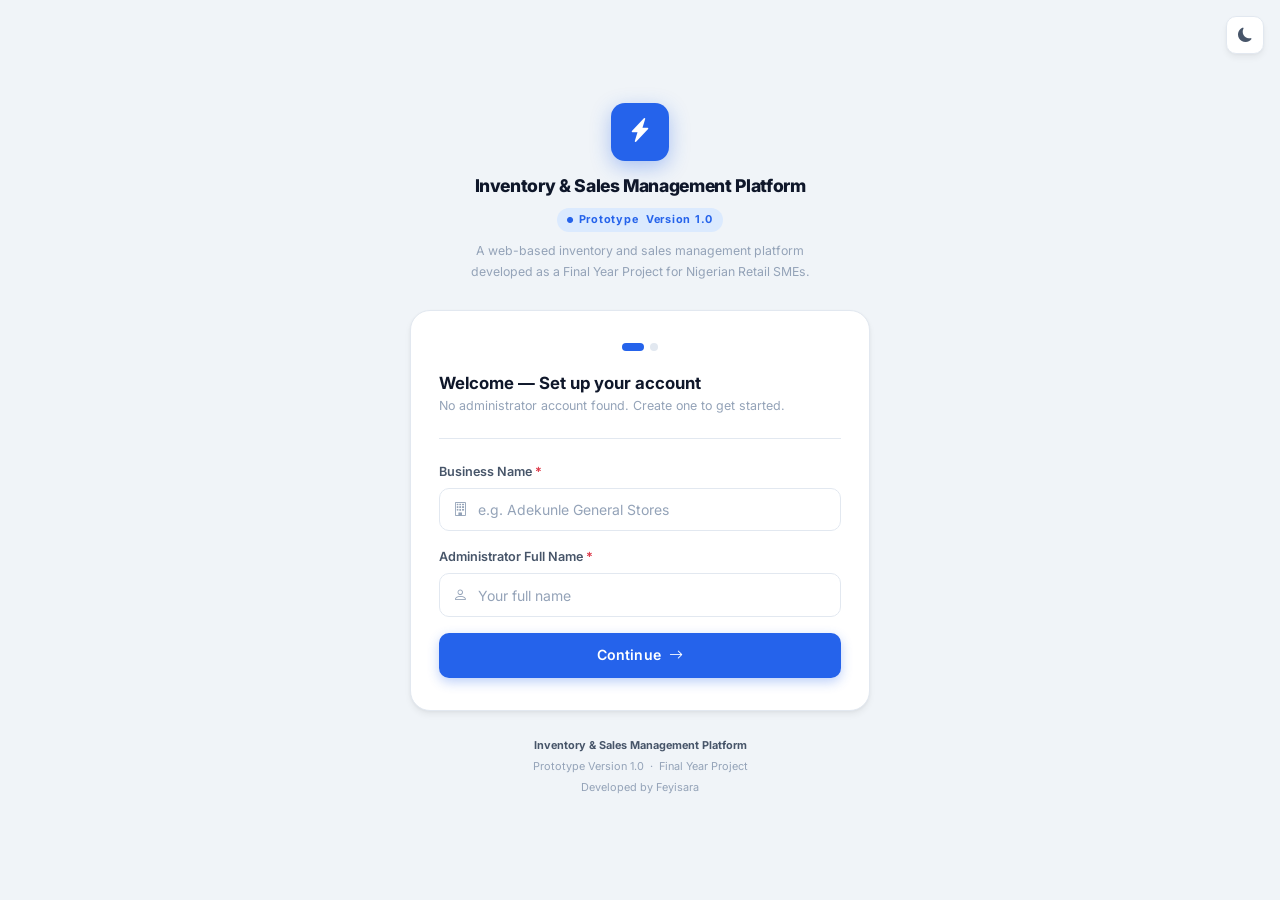
==== commit 7dfe6ebc: "update index.html" ====
--- a/index.html
+++ b/index.html
@@ -1,772 +1,2156 @@
 <!DOCTYPE html>
 <html lang="en-NG" data-theme="light">
+
+<!--
+=======================================================================
+  Inventory & Sales Management Platform
+  Authentication Page — index.html
+  
+  Self-contained: all CSS and JavaScript are internal to this file.
+  No external JS or CSS files are used on this page.
+  
+  External CDNs loaded:
+    - Bootstrap 5.3.2 (CSS + JS)
+    - Bootstrap Icons 1.11
+    - Google Fonts — Inter
+  
+  LocalStorage keys used (namespace: tf_):
+    tf_users     → array of user objects
+    tf_session   → current session object
+    tf_settings  → business settings (businessName, etc.)
+    tf_theme     → 'light' | 'dark'
+    tf_seeded    → boolean flag (sample data already seeded)
+    remember_email → saved email for Remember Me
+  
+  Flow:
+    1. Page loads → check tf_users in LocalStorage
+    2. No admin found → show SETUP SCREEN
+    3. Admin exists  → show LOGIN SCREEN
+    4. After setup   → auto-redirect to login after 2 seconds
+    5. After login   → redirect to pages/dashboard.html
+=======================================================================
+-->
+
 <head>
-  <meta charset="UTF-8">
-  <meta name="viewport" content="width=device-width, initial-scale=1.0">
-  <meta name="description" content="TradeFlow — Data-Driven Inventory and Sales Management Platform for Nigerian SMEs">
-  <meta name="theme-color" content="#2563EB">
-
-  <title>Sign In — TradeFlow</title>
-
-  <!-- PWA Manifest -->
-  <link rel="manifest" href="manifest.json">
-  <link rel="apple-touch-icon" href="assets/icons/icon-192.png">
-
-  <!-- Bootstrap 5 -->
+  <meta charset="UTF-8" />
+  <meta name="viewport" content="width=device-width, initial-scale=1.0" />
+  <meta name="description" content="Inventory and Sales Management Platform — Final Year Project" />
+  <title>Inventory &amp; Sales Management Platform</title>
+
+  <!-- Bootstrap 5.3.2 CSS -->
   <link
     rel="stylesheet"
     href="https://cdn.jsdelivr.net/npm/bootstrap@5.3.2/dist/css/bootstrap.min.css"
     crossorigin="anonymous"
-  >
-
-  <!-- Font Awesome 6 -->
+  />
+
+  <!-- Bootstrap Icons 1.11 -->
   <link
     rel="stylesheet"
-    href="https://cdnjs.cloudflare.com/ajax/libs/font-awesome/6.5.0/css/all.min.css"
+    href="https://cdn.jsdelivr.net/npm/bootstrap-icons@1.11.3/font/bootstrap-icons.min.css"
     crossorigin="anonymous"
-  >
+  />
 
   <!-- Google Fonts — Inter -->
-  <link rel="preconnect" href="https://fonts.googleapis.com">
-  <link rel="preconnect" href="https://fonts.gstatic.com" crossorigin>
+  <link rel="preconnect" href="https://fonts.googleapis.com" />
+  <link rel="preconnect" href="https://fonts.gstatic.com" crossorigin />
   <link
     href="https://fonts.googleapis.com/css2?family=Inter:wght@300;400;500;600;700;800&display=swap"
     rel="stylesheet"
-  >
-
-  <!-- TradeFlow Theme -->
-  <link rel="stylesheet" href="assets/css/theme.css">
+  />
+
+  <!-- PWA manifest -->
+  <link rel="manifest" href="manifest.json" />
 
   <style>
-    /*
-     * Login-page only styles — supplements theme.css
-     * Kept here rather than in theme.css for clarity
-     */
-
-    /* Subtle animated grid pattern on the left panel */
-    .login-panel-left .panel-grid {
+    /* =====================================================================
+       INTERNAL CSS — index.html only
+       
+       Design system mirrors the rest of the application.
+       All colour tokens are defined here as CSS custom properties,
+       matching the values in assets/css/theme.css exactly.
+       Light and dark mode are driven by [data-theme] on <html>.
+    ===================================================================== */
+
+    /* -------------------------------------------------------------------
+       1. CSS CUSTOM PROPERTIES (Design Tokens)
+          Light mode defaults. Dark mode overrides below.
+    ------------------------------------------------------------------- */
+    :root {
+      /* Brand */
+      --c-primary:       #2563EB;
+      --c-primary-hover: #1d4ed8;
+      --c-primary-light: #dbeafe;
+      --c-primary-rgb:   37, 99, 235;
+
+      /* Semantic */
+      --c-success:       #10b981;
+      --c-success-light: #d1fae5;
+      --c-danger:        #ef4444;
+      --c-danger-light:  #fee2e2;
+      --c-warning:       #f59e0b;
+
+      /* Backgrounds */
+      --bg-page:         #f0f4f8;
+      --bg-card:         #ffffff;
+      --bg-muted:        #f8fafc;
+      --bg-input:        #ffffff;
+
+      /* Text */
+      --tx-primary:      #0f172a;
+      --tx-secondary:    #475569;
+      --tx-muted:        #94a3b8;
+      --tx-inverse:      #ffffff;
+
+      /* Borders */
+      --bd-color:        #e2e8f0;
+
+      /* Shadows */
+      --sh-card:         0 4px 6px rgba(0,0,0,0.05), 0 1px 3px rgba(0,0,0,0.04);
+      --sh-card-hover:   0 10px 15px rgba(0,0,0,0.08), 0 4px 6px rgba(0,0,0,0.04);
+
+      /* Radii */
+      --r-sm:  6px;
+      --r-md:  10px;
+      --r-lg:  14px;
+      --r-xl:  20px;
+      --r-full: 9999px;
+
+      /* Typography */
+      --font: 'Inter', -apple-system, BlinkMacSystemFont, 'Segoe UI', Roboto, sans-serif;
+
+      /* Transitions */
+      --tr-fast: all 0.15s ease;
+      --tr-base: all 0.25s ease;
+    }
+
+    /* Dark mode token overrides */
+    [data-theme="dark"] {
+      --bg-page:         #0a0f1e;
+      --bg-card:         #111827;
+      --bg-muted:        #1a2236;
+      --bg-input:        #1a2236;
+
+      --tx-primary:      #f1f5f9;
+      --tx-secondary:    #94a3b8;
+      --tx-muted:        #64748b;
+
+      --bd-color:        #1e293b;
+
+      --sh-card:         0 4px 6px rgba(0,0,0,0.4), 0 1px 3px rgba(0,0,0,0.3);
+      --sh-card-hover:   0 10px 15px rgba(0,0,0,0.5), 0 4px 6px rgba(0,0,0,0.3);
+
+      --c-primary-light: rgba(37, 99, 235, 0.15);
+      --c-success-light: rgba(16, 185, 129, 0.15);
+      --c-danger-light:  rgba(239, 68, 68, 0.15);
+    }
+
+    /* -------------------------------------------------------------------
+       2. BASE RESET
+    ------------------------------------------------------------------- */
+    *, *::before, *::after {
+      box-sizing: border-box;
+    }
+
+    html, body {
+      height: 100%;
+      margin: 0;
+      padding: 0;
+    }
+
+    body {
+      font-family: var(--font);
+      font-size: 1rem;
+      line-height: 1.6;
+      color: var(--tx-primary);
+      background-color: var(--bg-page);
+      -webkit-font-smoothing: antialiased;
+      transition: background-color 0.3s ease, color 0.3s ease;
+    }
+
+    /* -------------------------------------------------------------------
+       3. PAGE LAYOUT
+          Full-height centred column. Card never overflows on any device.
+    ------------------------------------------------------------------- */
+    .auth-page {
+      min-height: 100vh;
+      display: flex;
+      flex-direction: column;
+      align-items: center;
+      justify-content: center;
+      padding: 2rem 1rem;
+    }
+
+    .auth-wrapper {
+      width: 100%;
+      max-width: 460px;
+    }
+
+    /* Smooth entrance */
+    .auth-wrapper {
+      animation: slideUp 0.4s ease both;
+    }
+
+    @keyframes slideUp {
+      from { opacity: 0; transform: translateY(16px); }
+      to   { opacity: 1; transform: translateY(0); }
+    }
+
+    /* -------------------------------------------------------------------
+       4. BRAND HEADER
+          Logo icon, product name, version badge, description.
+    ------------------------------------------------------------------- */
+    .brand {
+      text-align: center;
+      margin-bottom: 1.75rem;
+    }
+
+    .brand-icon {
+      width: 58px;
+      height: 58px;
+      background: var(--c-primary);
+      color: var(--tx-inverse);
+      border-radius: var(--r-lg);
+      display: inline-flex;
+      align-items: center;
+      justify-content: center;
+      font-size: 1.5rem;
+      margin-bottom: 0.9rem;
+      box-shadow: 0 6px 20px rgba(var(--c-primary-rgb), 0.35);
+    }
+
+    .brand-name {
+      font-size: 1.1rem;
+      font-weight: 800;
+      color: var(--tx-primary);
+      letter-spacing: -0.02em;
+      line-height: 1.3;
+      margin-bottom: 0.4rem;
+    }
+
+    .brand-badge {
+      display: inline-flex;
+      align-items: center;
+      gap: 5px;
+      background: var(--c-primary-light);
+      color: var(--c-primary);
+      font-size: 0.68rem;
+      font-weight: 700;
+      letter-spacing: 0.07em;
+      padding: 3px 10px;
+      border-radius: var(--r-full);
+      margin-bottom: 0.6rem;
+    }
+
+    .brand-desc {
+      font-size: 0.77rem;
+      color: var(--tx-muted);
+      line-height: 1.65;
+      max-width: 360px;
+      margin: 0 auto;
+    }
+
+    /* -------------------------------------------------------------------
+       5. CARD  (Bootstrap card + custom tokens)
+    ------------------------------------------------------------------- */
+    .auth-card {
+      background: var(--bg-card);
+      border: 1px solid var(--bd-color);
+      border-radius: var(--r-xl);
+      box-shadow: var(--sh-card);
+      transition: var(--tr-base);
+      overflow: hidden;
+    }
+
+    .auth-card .card-body {
+      padding: 2rem 1.75rem;
+    }
+
+    /* -------------------------------------------------------------------
+       6. CARD HEADING
+    ------------------------------------------------------------------- */
+    .card-heading {
+      margin-bottom: 1.4rem;
+    }
+
+    .card-heading h2 {
+      font-size: 1.05rem;
+      font-weight: 700;
+      color: var(--tx-primary);
+      margin-bottom: 0.15rem;
+    }
+
+    .card-heading p {
+      font-size: 0.78rem;
+      color: var(--tx-muted);
+      margin: 0;
+    }
+
+    /* -------------------------------------------------------------------
+       7. FORM ELEMENTS
+          Labels, inputs, input-icon groups, password toggle.
+    ------------------------------------------------------------------- */
+
+    /* Label */
+    .f-label {
+      display: block;
+      font-size: 0.79rem;
+      font-weight: 600;
+      color: var(--tx-secondary);
+      margin-bottom: 0.35rem;
+    }
+
+    /* Override Bootstrap form-control colours with our tokens */
+    .form-control {
+      background-color: var(--bg-input);
+      border-color: var(--bd-color);
+      color: var(--tx-primary);
+      border-radius: var(--r-md);
+      font-size: 0.875rem;
+      padding: 0.65rem 0.9rem;
+      transition: var(--tr-fast);
+      font-family: var(--font);
+    }
+
+    .form-control::placeholder {
+      color: var(--tx-muted);
+    }
+
+    .form-control:focus {
+      background-color: var(--bg-input);
+      border-color: var(--c-primary);
+      box-shadow: 0 0 0 3px rgba(var(--c-primary-rgb), 0.15);
+      color: var(--tx-primary);
+    }
+
+    /* Icon-prefix input wrapper */
+    .input-group-auth {
+      position: relative;
+      margin-bottom: 1rem;
+    }
+
+    .input-group-auth .input-icon {
       position: absolute;
-      inset: 0;
-      z-index: 1;
-      background-image:
-        linear-gradient(rgba(255,255,255,0.03) 1px, transparent 1px),
-        linear-gradient(90deg, rgba(255,255,255,0.03) 1px, transparent 1px);
-      background-size: 40px 40px;
-    }
-
-    /* Animated floating stat cards on the left panel (decorative) */
-    .panel-stat-cards {
-      position: relative;
-      z-index: 2;
-      margin-top: var(--space-10);
-    }
-
-    .panel-stat-card {
-      background: rgba(255,255,255,0.07);
-      border: 1px solid rgba(255,255,255,0.12);
-      border-radius: var(--radius-lg);
-      padding: var(--space-4) var(--space-5);
-      backdrop-filter: blur(10px);
+      left: 0.85rem;
+      top: 50%;
+      transform: translateY(-50%);
+      color: var(--tx-muted);
+      font-size: 0.9rem;
+      pointer-events: none;
+      z-index: 5;
+      transition: color 0.15s ease;
+    }
+
+    .input-group-auth:focus-within .input-icon {
+      color: var(--c-primary);
+    }
+
+    .input-group-auth .form-control {
+      padding-left: 2.4rem;
+    }
+
+    /* Right-side toggle (show/hide password) */
+    .pw-toggle {
+      position: absolute;
+      right: 0.85rem;
+      top: 50%;
+      transform: translateY(-50%);
+      background: none;
+      border: none;
+      color: var(--tx-muted);
+      cursor: pointer;
+      padding: 2px 4px;
+      font-size: 0.88rem;
+      line-height: 1;
+      z-index: 5;
+      transition: color 0.15s ease;
+    }
+
+    .pw-toggle:hover { color: var(--tx-primary); }
+
+    /* Field-level error text */
+    .field-error {
+      display: none;
+      font-size: 0.72rem;
+      color: var(--c-danger);
+      margin-top: 0.28rem;
+      align-items: center;
+      gap: 4px;
+    }
+
+    .field-error.show { display: flex; }
+
+    /* -------------------------------------------------------------------
+       8. PASSWORD STRENGTH BAR
+    ------------------------------------------------------------------- */
+    .pw-strength {
+      margin-top: 0.4rem;
+      display: none;
+    }
+
+    .pw-strength.show { display: block; }
+
+    .pw-strength-track {
+      height: 4px;
+      background: var(--bd-color);
+      border-radius: 2px;
+      overflow: hidden;
+    }
+
+    .pw-strength-fill {
+      height: 100%;
+      border-radius: 2px;
+      width: 0;
+      transition: width 0.35s ease, background-color 0.35s ease;
+    }
+
+    .pw-strength-text {
+      font-size: 0.68rem;
+      font-weight: 600;
+      margin-top: 0.22rem;
+    }
+
+    /* -------------------------------------------------------------------
+       9. STEP PROGRESS DOTS  (setup wizard)
+    ------------------------------------------------------------------- */
+    .step-dots {
       display: flex;
-      align-items: center;
-      gap: var(--space-4);
-      margin-bottom: var(--space-3);
-      animation: float 6s ease-in-out infinite;
-    }
-
-    .panel-stat-card:nth-child(2) { animation-delay: 2s; }
-    .panel-stat-card:nth-child(3) { animation-delay: 4s; }
-
-    @keyframes float {
-      0%, 100% { transform: translateY(0); }
-      50%       { transform: translateY(-6px); }
-    }
-
-    .panel-stat-icon {
-      width: 38px;
-      height: 38px;
-      border-radius: var(--radius-sm);
+      justify-content: center;
+      gap: 6px;
+      margin-bottom: 1.4rem;
+    }
+
+    .step-dot {
+      width: 8px;
+      height: 8px;
+      border-radius: 50%;
+      background: var(--bd-color);
+      transition: all 0.28s ease;
+    }
+
+    .step-dot.active {
+      width: 22px;
+      border-radius: 4px;
+      background: var(--c-primary);
+    }
+
+    .step-dot.done {
+      background: var(--c-success);
+    }
+
+    /* -------------------------------------------------------------------
+       10. PRIMARY BUTTON
+    ------------------------------------------------------------------- */
+    .btn-auth {
+      width: 100%;
+      padding: 0.72rem;
+      font-size: 0.88rem;
+      font-weight: 600;
+      letter-spacing: 0.01em;
+      border-radius: var(--r-md);
+      border: none;
+      background: var(--c-primary);
+      color: var(--tx-inverse);
+      cursor: pointer;
       display: flex;
       align-items: center;
       justify-content: center;
-      font-size: 1rem;
+      gap: 0.45rem;
+      font-family: var(--font);
+      box-shadow: 0 4px 12px rgba(var(--c-primary-rgb), 0.3);
+      transition: background 0.2s ease, transform 0.15s ease, box-shadow 0.2s ease;
+    }
+
+    .btn-auth:hover:not(:disabled) {
+      background: var(--c-primary-hover);
+      transform: translateY(-1px);
+      box-shadow: 0 6px 16px rgba(var(--c-primary-rgb), 0.42);
+    }
+
+    .btn-auth:active:not(:disabled) { transform: translateY(0); }
+
+    .btn-auth:disabled {
+      opacity: 0.6;
+      cursor: not-allowed;
+    }
+
+    /* Loading spinner inside the button */
+    .btn-auth .spinner {
+      width: 14px;
+      height: 14px;
+      border: 2px solid rgba(255, 255, 255, 0.35);
+      border-top-color: #fff;
+      border-radius: 50%;
+      animation: spin 0.7s linear infinite;
+      display: none;
       flex-shrink: 0;
     }
 
-    .panel-stat-icon.blue   { background: rgba(37,99,235,0.3);   color: #93c5fd; }
-    .panel-stat-icon.green  { background: rgba(16,185,129,0.3);  color: #6ee7b7; }
-    .panel-stat-icon.yellow { background: rgba(245,158,11,0.3);  color: #fcd34d; }
-
-    .panel-stat-value {
-      font-size: var(--text-lg);
-      font-weight: 700;
-      color: white;
-      line-height: 1.2;
-    }
-
-    .panel-stat-label {
-      font-size: var(--text-xs);
-      color: rgba(255,255,255,0.5);
-    }
-
-    /* Role selector tabs */
-    .role-tabs {
+    @keyframes spin { to { transform: rotate(360deg); } }
+
+    .btn-auth.loading .spinner    { display: block; }
+    .btn-auth.loading .btn-text   { opacity: 0.75; }
+
+    /* -------------------------------------------------------------------
+       11. SECONDARY BUTTON  (back, forgot, etc.)
+    ------------------------------------------------------------------- */
+    .btn-secondary-auth {
+      background: var(--bg-muted);
+      color: var(--tx-secondary);
+      border: 1px solid var(--bd-color);
+      box-shadow: none;
+    }
+
+    .btn-secondary-auth:hover:not(:disabled) {
+      background: var(--bd-color);
+      box-shadow: none;
+    }
+
+    /* Text-only link button */
+    .btn-link-auth {
+      background: none;
+      border: none;
+      padding: 0;
+      color: var(--c-primary);
+      font-size: 0.79rem;
+      font-family: var(--font);
+      cursor: pointer;
+      text-decoration: none;
+      transition: opacity 0.15s ease;
+    }
+
+    .btn-link-auth:hover { opacity: 0.75; text-decoration: underline; }
+
+    /* -------------------------------------------------------------------
+       12. OPTIONS ROW  (Remember Me + Forgot Password)
+    ------------------------------------------------------------------- */
+    .options-row {
       display: flex;
-      gap: var(--space-2);
-      background: var(--bg-surface-2);
-      border: 1px solid var(--border-color);
-      border-radius: var(--radius-md);
-      padding: 4px;
-      margin-bottom: var(--space-5);
-    }
-
-    .role-tab {
-      flex: 1;
-      padding: var(--space-2) var(--space-3);
-      border: none;
-      background: transparent;
-      color: var(--text-muted);
-      border-radius: var(--radius-sm);
+      align-items: center;
+      justify-content: space-between;
+      margin-bottom: 1.1rem;
+    }
+
+    .check-wrap {
+      display: flex;
+      align-items: center;
+      gap: 0.45rem;
+      font-size: 0.79rem;
+      color: var(--tx-secondary);
       cursor: pointer;
-      font-size: var(--text-sm);
-      font-weight: 500;
-      font-family: var(--font-sans);
-      transition: var(--transition-fast);
+      user-select: none;
+    }
+
+    .check-wrap input[type="checkbox"] {
+      width: 15px;
+      height: 15px;
+      accent-color: var(--c-primary);
+      cursor: pointer;
+      flex-shrink: 0;
+    }
+
+    /* -------------------------------------------------------------------
+       13. ALERT BANNERS  (Bootstrap overrides)
+    ------------------------------------------------------------------- */
+    .alert {
+      border-radius: var(--r-md);
+      font-size: 0.8rem;
+      padding: 0.65rem 0.9rem;
+    }
+
+    .alert-danger {
+      background: var(--c-danger-light);
+      border-color: var(--c-danger);
+      color: var(--c-danger);
+    }
+
+    .alert-success {
+      background: var(--c-success-light);
+      border-color: var(--c-success);
+      color: var(--c-success);
+    }
+
+    /* -------------------------------------------------------------------
+       14. "ADMIN CONFIGURED" NOTICE
+    ------------------------------------------------------------------- */
+    .admin-notice {
+      margin-top: 1.1rem;
+      padding: 0.75rem 0.9rem;
+      background: var(--bg-muted);
+      border: 1px solid var(--bd-color);
+      border-radius: var(--r-md);
+      font-size: 0.76rem;
+      color: var(--tx-muted);
+      text-align: center;
+      line-height: 1.6;
+    }
+
+    .admin-notice strong { color: var(--tx-secondary); }
+
+    /* -------------------------------------------------------------------
+       15. FORGOT PASSWORD PANEL
+    ------------------------------------------------------------------- */
+    .forgot-panel {
+      background: var(--bg-muted);
+      border: 1px solid var(--bd-color);
+      border-radius: var(--r-md);
+      padding: 1.25rem;
+      text-align: center;
+      margin-bottom: 1.1rem;
+    }
+
+    .forgot-panel-emoji { font-size: 2rem; margin-bottom: 0.5rem; }
+
+    .forgot-panel p {
+      font-size: 0.79rem;
+      color: var(--tx-secondary);
+      line-height: 1.65;
+      margin: 0;
+    }
+
+    /* -------------------------------------------------------------------
+       16. CARD SHAKE  (failed login feedback)
+    ------------------------------------------------------------------- */
+    @keyframes cardShake {
+      0%,  100% { transform: translateX(0); }
+      20%        { transform: translateX(-6px); }
+      40%        { transform: translateX(6px); }
+      60%        { transform: translateX(-4px); }
+      80%        { transform: translateX(4px); }
+    }
+
+    .shake { animation: cardShake 0.42s ease; }
+
+    /* -------------------------------------------------------------------
+       17. THEME TOGGLE  (fixed top-right corner)
+    ------------------------------------------------------------------- */
+    .theme-btn {
+      position: fixed;
+      top: 1rem;
+      right: 1rem;
+      z-index: 999;
+      width: 38px;
+      height: 38px;
+      border-radius: var(--r-md);
+      border: 1px solid var(--bd-color);
+      background: var(--bg-card);
+      color: var(--tx-secondary);
       display: flex;
       align-items: center;
       justify-content: center;
-      gap: var(--space-2);
-    }
-
-    .role-tab:hover { color: var(--text-primary); }
-
-    .role-tab.active {
-      background: var(--bg-surface);
-      color: var(--text-primary);
-      box-shadow: var(--shadow-sm);
-    }
-
-    /* Error state on form controls */
-    .form-control.is-invalid {
-      border-color: var(--color-danger);
-    }
-    .form-control.is-invalid:focus {
-      box-shadow: 0 0 0 3px rgba(239, 68, 68, 0.15);
-    }
-
-    /* Login page theme toggle — top-right corner */
-    .login-theme-btn {
-      position: fixed;
-      top: var(--space-5);
-      right: var(--space-5);
-      z-index: 100;
-    }
-
-    /* Divider with text */
-    .divider-text {
-      display: flex;
-      align-items: center;
-      gap: var(--space-3);
-      color: var(--text-muted);
-      font-size: var(--text-xs);
-    }
-    .divider-text::before,
-    .divider-text::after {
-      content: '';
-      flex: 1;
+      cursor: pointer;
+      font-size: 0.9rem;
+      box-shadow: var(--sh-card);
+      transition: var(--tr-fast);
+    }
+
+    .theme-btn:hover {
+      color: var(--c-primary);
+      border-color: var(--c-primary);
+    }
+
+    /* -------------------------------------------------------------------
+       18. DIVIDER
+    ------------------------------------------------------------------- */
+    .auth-divider {
       height: 1px;
-      background: var(--border-color);
+      background: var(--bd-color);
+      margin: 0 0 1.4rem;
+    }
+
+    /* -------------------------------------------------------------------
+       19. FOOTER
+    ------------------------------------------------------------------- */
+    .auth-footer {
+      text-align: center;
+      margin-top: 1.5rem;
+      font-size: 0.68rem;
+      color: var(--tx-muted);
+      line-height: 1.9;
+    }
+
+    .auth-footer strong { color: var(--tx-secondary); }
+
+    /* -------------------------------------------------------------------
+       20. RESPONSIVE
+    ------------------------------------------------------------------- */
+    @media (max-width: 480px) {
+      .auth-card .card-body { padding: 1.6rem 1.25rem; }
+      .brand-name           { font-size: 1rem; }
+      .auth-page            { padding: 1.25rem 0.75rem; }
+    }
+
+    @media (max-width: 360px) {
+      .auth-card .card-body { padding: 1.3rem 1rem; }
+      .brand-name           { font-size: 0.95rem; }
     }
   </style>
 </head>
 
 <body>
 
-  <!-- ── Theme Toggle (fixed, top-right) ────────────────────────────────────── -->
-  <div class="login-theme-btn">
-    <button class="theme-toggle" aria-label="Toggle dark mode">
-      <i class="fa-solid fa-moon"></i>
-    </button>
-  </div>
-
-  <!-- ── Login Layout ──────────────────────────────────────────────────────── -->
-  <main class="login-page" role="main">
-
-    <!-- Left Panel — Branding & Value Proposition -->
-    <aside class="login-panel-left" aria-hidden="true">
-      <!-- Grid background -->
-      <div class="panel-grid"></div>
-
-      <!-- Brand logo -->
-      <div class="login-brand" style="position:relative;z-index:2;">
-        <div class="login-brand-logo">
-          <i class="fa-solid fa-bolt"></i>
+  <!-- =====================================================================
+       THEME TOGGLE BUTTON
+       Fixed top-right. Switches between light and dark mode.
+       Icon updates to match current theme.
+  ===================================================================== -->
+  <button class="theme-btn" id="themeBtn" aria-label="Toggle dark mode">
+    <i class="bi bi-moon-fill" id="themeIcon"></i>
+  </button>
+
+
+  <!-- =====================================================================
+       PAGE ROOT
+  ===================================================================== -->
+  <div class="auth-page">
+    <div class="auth-wrapper">
+
+      <!-- Brand Header -->
+      <div class="brand">
+        <div class="brand-icon">
+          <i class="bi bi-lightning-charge-fill"></i>
         </div>
-        <span class="login-brand-name">TradeFlow</span>
+        <div class="brand-name">Inventory &amp; Sales Management Platform</div>
+        <div class="brand-badge">
+          <i class="bi bi-circle-fill" style="font-size: 0.38rem;"></i>
+          Prototype &nbsp;Version 1.0
+        </div>
+        <p class="brand-desc">
+          A web-based inventory and sales management platform developed
+          as a Final Year Project for Nigerian Retail SMEs.
+        </p>
       </div>
 
-      <!-- Main copy -->
-      <div class="login-panel-content">
-        <h1 class="login-panel-heading">
-          Run your business<br>with <span>precision.</span>
-        </h1>
-        <p class="login-panel-desc">
-          A complete inventory and sales management platform built
-          for Nigerian retail businesses. Real-time insights,
-          effortless point of sale, and smart stock alerts — all in one place.
-        </p>
-
-        <!-- Feature highlights -->
-        <div class="login-features">
-          <div class="login-feature-item">
-            <div class="login-feature-icon"><i class="fa-solid fa-bolt"></i></div>
-            Fast Point of Sale with automatic VAT & receipts
-          </div>
-          <div class="login-feature-item">
-            <div class="login-feature-icon"><i class="fa-solid fa-boxes-stacked"></i></div>
-            Real-time inventory tracking with low-stock alerts
-          </div>
-          <div class="login-feature-item">
-            <div class="login-feature-icon"><i class="fa-solid fa-chart-line"></i></div>
-            Dashboard insights and detailed sales reports
-          </div>
-          <div class="login-feature-item">
-            <div class="login-feature-icon"><i class="fa-solid fa-wifi"></i></div>
-            Works offline — Progressive Web App (PWA)
+
+      <!-- =================================================================
+           SCREEN A — ADMINISTRATOR SETUP
+           
+           Displayed ONLY on first launch when no admin exists.
+           Two-step wizard:
+             Step 1 → Business Name + Administrator Name
+             Step 2 → Email + Password + Confirm Password
+           
+           On success: saves to LocalStorage, shows success alert,
+           auto-redirects to login after 2 seconds.
+      ================================================================= -->
+      <div id="screenSetup" style="display: none;">
+        <div class="auth-card">
+          <div class="card-body">
+
+            <!-- Step progress dots -->
+            <div class="step-dots">
+              <div class="step-dot active" id="dotA"></div>
+              <div class="step-dot"        id="dotB"></div>
+            </div>
+
+            <!-- Dynamic heading (updates between steps) -->
+            <div class="card-heading">
+              <h2 id="setupHeading">Welcome &mdash; Set up your account</h2>
+              <p id="setupSubheading">
+                No administrator account found. Create one to get started.
+              </p>
+            </div>
+
+            <div class="auth-divider"></div>
+
+            <!-- Setup form-level alerts -->
+            <div class="alert alert-danger d-flex align-items-start gap-2 mb-3"
+                 id="setupAlertError" style="display: none !important;">
+              <i class="bi bi-x-circle-fill flex-shrink-0 mt-1"></i>
+              <span id="setupAlertErrorText"></span>
+            </div>
+
+            <div class="alert alert-success d-flex align-items-start gap-2 mb-3"
+                 id="setupAlertSuccess" style="display: none !important;">
+              <i class="bi bi-check-circle-fill flex-shrink-0 mt-1"></i>
+              <span id="setupAlertSuccessText"></span>
+            </div>
+
+            <!-- - - - - - - - - - - - - - - - - - - - - - - - - - - - - -
+                 STEP 1 — Business details
+            - - - - - - - - - - - - - - - - - - - - - - - - - - - - - - -->
+            <div id="stepOne">
+
+              <!-- Business Name -->
+              <div class="mb-3">
+                <label class="f-label" for="bizName">
+                  Business Name <span class="text-danger">*</span>
+                </label>
+                <div class="input-group-auth">
+                  <i class="bi bi-building input-icon"></i>
+                  <input
+                    type="text"
+                    id="bizName"
+                    class="form-control"
+                    placeholder="e.g. Adekunle General Stores"
+                    autocomplete="organization"
+                    maxlength="80"
+                  />
+                </div>
+                <div class="field-error" id="errBizName">
+                  <i class="bi bi-exclamation-circle-fill"></i>
+                  <span></span>
+                </div>
+              </div>
+
+              <!-- Administrator Full Name -->
+              <div class="mb-3">
+                <label class="f-label" for="adminName">
+                  Administrator Full Name <span class="text-danger">*</span>
+                </label>
+                <div class="input-group-auth">
+                  <i class="bi bi-person input-icon"></i>
+                  <input
+                    type="text"
+                    id="adminName"
+                    class="form-control"
+                    placeholder="Your full name"
+                    autocomplete="name"
+                    maxlength="80"
+                  />
+                </div>
+                <div class="field-error" id="errAdminName">
+                  <i class="bi bi-exclamation-circle-fill"></i>
+                  <span></span>
+                </div>
+              </div>
+
+              <button class="btn-auth" id="btnStepOneNext" type="button">
+                <div class="spinner"></div>
+                <span class="btn-text">
+                  Continue &nbsp;<i class="bi bi-arrow-right"></i>
+                </span>
+              </button>
+
+            </div><!-- /stepOne -->
+
+
+            <!-- - - - - - - - - - - - - - - - - - - - - - - - - - - - - -
+                 STEP 2 — Credentials
+            - - - - - - - - - - - - - - - - - - - - - - - - - - - - - - -->
+            <div id="stepTwo" style="display: none;">
+
+              <!-- Email Address -->
+              <div class="mb-3">
+                <label class="f-label" for="setupEmail">
+                  Email Address <span class="text-danger">*</span>
+                </label>
+                <div class="input-group-auth">
+                  <i class="bi bi-envelope input-icon"></i>
+                  <input
+                    type="email"
+                    id="setupEmail"
+                    class="form-control"
+                    placeholder="admin@yourbusiness.com"
+                    autocomplete="email"
+                    inputmode="email"
+                    maxlength="100"
+                  />
+                </div>
+                <div class="field-error" id="errSetupEmail">
+                  <i class="bi bi-exclamation-circle-fill"></i>
+                  <span></span>
+                </div>
+              </div>
+
+              <!-- Password -->
+              <div class="mb-3">
+                <label class="f-label" for="setupPw">
+                  Password <span class="text-danger">*</span>
+                </label>
+                <div class="input-group-auth">
+                  <i class="bi bi-lock input-icon"></i>
+                  <input
+                    type="password"
+                    id="setupPw"
+                    class="form-control"
+                    placeholder="Minimum 8 characters"
+                    autocomplete="new-password"
+                    style="padding-right: 2.6rem;"
+                    maxlength="64"
+                  />
+                  <button type="button" class="pw-toggle" id="toggleSetupPw" tabindex="-1">
+                    <i class="bi bi-eye" id="iconSetupPw"></i>
+                  </button>
+                </div>
+                <!-- Password strength bar -->
+                <div class="pw-strength" id="pwStrengthWrap">
+                  <div class="pw-strength-track">
+                    <div class="pw-strength-fill" id="pwStrengthFill"></div>
+                  </div>
+                  <div class="pw-strength-text" id="pwStrengthText"></div>
+                </div>
+                <div class="field-error" id="errSetupPw">
+                  <i class="bi bi-exclamation-circle-fill"></i>
+                  <span></span>
+                </div>
+              </div>
+
+              <!-- Confirm Password -->
+              <div class="mb-3">
+                <label class="f-label" for="setupCpw">
+                  Confirm Password <span class="text-danger">*</span>
+                </label>
+                <div class="input-group-auth">
+                  <i class="bi bi-lock-fill input-icon"></i>
+                  <input
+                    type="password"
+                    id="setupCpw"
+                    class="form-control"
+                    placeholder="Re-enter your password"
+                    autocomplete="new-password"
+                    style="padding-right: 2.6rem;"
+                    maxlength="64"
+                  />
+                  <button type="button" class="pw-toggle" id="toggleSetupCpw" tabindex="-1">
+                    <i class="bi bi-eye" id="iconSetupCpw"></i>
+                  </button>
+                </div>
+                <div class="field-error" id="errSetupCpw">
+                  <i class="bi bi-exclamation-circle-fill"></i>
+                  <span></span>
+                </div>
+              </div>
+
+              <!-- Back + Create buttons -->
+              <div class="d-flex gap-2">
+                <button
+                  class="btn-auth btn-secondary-auth"
+                  id="btnStepTwoBack"
+                  type="button"
+                  style="flex: 0 0 auto; width: auto; padding: 0.72rem 1.1rem;"
+                >
+                  <i class="bi bi-arrow-left"></i>
+                </button>
+                <button
+                  class="btn-auth"
+                  id="btnCreateAccount"
+                  type="button"
+                  style="flex: 1;"
+                >
+                  <div class="spinner"></div>
+                  <span class="btn-text">
+                    <i class="bi bi-person-plus-fill"></i>
+                    &nbsp;Create Administrator Account
+                  </span>
+                </button>
+              </div>
+
+            </div><!-- /stepTwo -->
+
+          </div><!-- /card-body -->
+        </div><!-- /auth-card -->
+      </div><!-- /screenSetup -->
+      <!-- =================================================================
+           SCREEN B — SIGN IN
+           
+           Displayed when an administrator account exists in LocalStorage.
+           Fields: Email, Password (show/hide), Remember Me, Forgot Password.
+           On success: creates session → redirects to dashboard.
+           On failure: Bootstrap danger alert + card shake animation.
+      ================================================================= -->
+      <div id="screenLogin" style="display: none;">
+        <div class="auth-card" id="loginCard">
+          <div class="card-body">
+
+            <div class="card-heading">
+              <h2>Sign in to your account</h2>
+              <p id="loginSubtitle">Welcome back</p>
+            </div>
+
+            <div class="auth-divider"></div>
+
+            <!-- Login error alert -->
+            <div class="alert alert-danger d-flex align-items-start gap-2 mb-3"
+                 id="loginAlert" style="display: none !important;">
+              <i class="bi bi-x-circle-fill flex-shrink-0 mt-1"></i>
+              <span id="loginAlertText">Invalid email or password. Please try again.</span>
+            </div>
+
+            <!-- Email Address -->
+            <div class="mb-3">
+              <label class="f-label" for="loginEmail">Email Address</label>
+              <div class="input-group-auth">
+                <i class="bi bi-envelope input-icon"></i>
+                <input
+                  type="email"
+                  id="loginEmail"
+                  class="form-control"
+                  placeholder="Enter your email"
+                  autocomplete="email"
+                  inputmode="email"
+                />
+              </div>
+              <div class="field-error" id="errLoginEmail">
+                <i class="bi bi-exclamation-circle-fill"></i>
+                <span></span>
+              </div>
+            </div>
+
+            <!-- Password -->
+            <div class="mb-3">
+              <label class="f-label" for="loginPw">Password</label>
+              <div class="input-group-auth">
+                <i class="bi bi-lock input-icon"></i>
+                <input
+                  type="password"
+                  id="loginPw"
+                  class="form-control"
+                  placeholder="Enter your password"
+                  autocomplete="current-password"
+                  style="padding-right: 2.6rem;"
+                />
+                <button type="button" class="pw-toggle" id="toggleLoginPw" tabindex="-1">
+                  <i class="bi bi-eye" id="iconLoginPw"></i>
+                </button>
+              </div>
+              <div class="field-error" id="errLoginPw">
+                <i class="bi bi-exclamation-circle-fill"></i>
+                <span></span>
+              </div>
+            </div>
+
+            <!-- Remember Me + Forgot Password -->
+            <div class="options-row">
+              <label class="check-wrap">
+                <input type="checkbox" id="rememberMe" />
+                Remember me
+              </label>
+              <button class="btn-link-auth" id="btnForgot" type="button">
+                Forgot password?
+              </button>
+            </div>
+
+            <!-- Sign In button -->
+            <button class="btn-auth" id="btnSignIn" type="button">
+              <div class="spinner"></div>
+              <span class="btn-text">
+                <i class="bi bi-box-arrow-in-right"></i>
+                &nbsp;Sign In
+              </span>
+            </button>
+
+            <!-- Admin configured notice -->
+            <div class="admin-notice">
+              Administrator account already configured.<br />
+              <strong>Please sign in to continue.</strong>
+            </div>
+
+          </div><!-- /card-body -->
+        </div><!-- /auth-card -->
+      </div><!-- /screenLogin -->
+
+
+      <!-- =================================================================
+           SCREEN C — FORGOT PASSWORD
+           
+           Prototype-only notice. No actual reset functionality.
+           Shown when user clicks "Forgot password?" on the login screen.
+      ================================================================= -->
+      <div id="screenForgot" style="display: none;">
+        <div class="auth-card">
+          <div class="card-body">
+
+            <div class="card-heading">
+              <h2>Reset Password</h2>
+              <p>Account recovery</p>
+            </div>
+
+            <div class="auth-divider"></div>
+
+            <div class="forgot-panel">
+              <div class="forgot-panel-emoji">🔐</div>
+              <p>
+                <strong style="color: var(--tx-primary);">Prototype Version</strong><br /><br />
+                Password reset is not available in this prototype.
+                This feature will be implemented in the production version
+                with full email-based account recovery.
+              </p>
+            </div>
+
+            <button
+              class="btn-auth btn-secondary-auth"
+              id="btnForgotBack"
+              type="button"
+            >
+              <i class="bi bi-arrow-left"></i>
+              &nbsp;<span class="btn-text">Back to Sign In</span>
+            </button>
+
           </div>
         </div>
-
-        <!-- Decorative live stats (sample data) -->
-        <div class="panel-stat-cards">
-          <div class="panel-stat-card">
-            <div class="panel-stat-icon blue"><i class="fa-solid fa-naira-sign"></i></div>
-            <div>
-              <div class="panel-stat-value" id="panel-revenue">₦0</div>
-              <div class="panel-stat-label">Today's Revenue</div>
-            </div>
-          </div>
-          <div class="panel-stat-card">
-            <div class="panel-stat-icon green"><i class="fa-solid fa-receipt"></i></div>
-            <div>
-              <div class="panel-stat-value" id="panel-sales">0</div>
-              <div class="panel-stat-label">Sales Today</div>
-            </div>
-          </div>
-          <div class="panel-stat-card">
-            <div class="panel-stat-icon yellow"><i class="fa-solid fa-boxes-stacked"></i></div>
-            <div>
-              <div class="panel-stat-value" id="panel-products">0</div>
-              <div class="panel-stat-label">Products in Stock</div>
-            </div>
-          </div>
-        </div>
+      </div><!-- /screenForgot -->
+
+
+      <!-- Footer -->
+      <div class="auth-footer">
+        <strong>Inventory &amp; Sales Management Platform</strong><br />
+        Prototype Version 1.0 &nbsp;&middot;&nbsp; Final Year Project<br />
+        Developed by Feyisara
       </div>
 
-      <!-- Footer -->
-      <p class="login-panel-footer">
-        &copy; 2024 TradeFlow — Built for Nigerian SMEs &nbsp;·&nbsp;
-        Final Year Project Demo
-      </p>
-    </aside>
-
-    <!-- Right Panel — Sign In Form -->
-    <section class="login-panel-right" aria-label="Sign in form">
-      <div class="login-form-header">
-        <h2 class="login-form-title">Welcome back</h2>
-        <p class="login-form-subtitle">Sign in to your TradeFlow account</p>
-      </div>
-
-      <!-- Role Selector -->
-      <div class="role-tabs" role="tablist" aria-label="Select account type">
-        <button
-          class="role-tab active"
-          id="tab-admin"
-          role="tab"
-          aria-selected="true"
-          data-role="admin"
-          onclick="LoginPage.switchRole('admin')"
-        >
-          <i class="fa-solid fa-shield-halved"></i> Administrator
-        </button>
-        <button
-          class="role-tab"
-          id="tab-staff"
-          role="tab"
-          aria-selected="false"
-          data-role="staff"
-          onclick="LoginPage.switchRole('staff')"
-        >
-          <i class="fa-solid fa-user"></i> Staff
-        </button>
-      </div>
-
-      <!-- Login Form -->
-      <form class="login-form" id="login-form" novalidate autocomplete="on">
-
-        <!-- Email Field -->
-        <div>
-          <label class="form-label" for="email">Email Address</label>
-          <div class="input-group">
-            <span class="input-group-icon">
-              <i class="fa-regular fa-envelope"></i>
-            </span>
-            <input
-              type="email"
-              id="email"
-              name="email"
-              class="form-control"
-              placeholder="you@example.com"
-              autocomplete="email"
-              inputmode="email"
-              required
-              aria-describedby="email-error"
-            >
-          </div>
-          <div class="form-error d-none" id="email-error" role="alert"></div>
-        </div>
-
-        <!-- Password Field -->
-        <div>
-          <div style="display:flex;align-items:center;justify-content:space-between;">
-            <label class="form-label" for="password">Password</label>
-          </div>
-          <div class="input-group" style="position:relative;">
-            <span class="input-group-icon">
-              <i class="fa-solid fa-lock"></i>
-            </span>
-            <input
-              type="password"
-              id="password"
-              name="password"
-              class="form-control"
-              placeholder="Enter your password"
-              autocomplete="current-password"
-              required
-              aria-describedby="password-error"
-              style="padding-right:3rem;"
-            >
-            <!-- Password visibility toggle -->
-            <button
-              type="button"
-              class="password-toggle"
-              id="pw-toggle"
-              aria-label="Show password"
-              tabindex="-1"
-            >
-              <i class="fa-regular fa-eye" id="pw-toggle-icon"></i>
-            </button>
-          </div>
-          <div class="form-error d-none" id="password-error" role="alert"></div>
-        </div>
-
-        <!-- Remember Me -->
-        <div style="display:flex;align-items:center;justify-content:space-between;">
-          <label class="checkbox-label">
-            <input type="checkbox" id="remember-me" name="remember">
-            Remember me for 30 days
-          </label>
-        </div>
-
-        <!-- General Error Banner -->
-        <div
-          class="d-none"
-          id="login-error"
-          role="alert"
-          style="
-            background: var(--color-danger-light);
-            color: var(--color-danger);
-            border: 1px solid var(--color-danger);
-            border-radius: var(--radius-md);
-            padding: var(--space-3) var(--space-4);
-            font-size: var(--text-sm);
-            display: flex;
-            align-items: center;
-            gap: var(--space-2);
-          "
-        >
-          <i class="fa-solid fa-circle-xmark"></i>
-          <span id="login-error-text">Invalid email or password.</span>
-        </div>
-
-        <!-- Submit Button -->
-        <button
-          type="submit"
-          class="btn btn-primary btn-lg w-100"
-          id="login-btn"
-          style="margin-top:var(--space-2);"
-        >
-          <i class="fa-solid fa-arrow-right-to-bracket"></i>
-          Sign In
-        </button>
-
-      </form>
-
-      <!-- Divider -->
-      <div class="divider-text" style="margin-top:var(--space-6);">Quick Access</div>
-
-      <!-- Demo Credentials Box -->
-      <div class="demo-creds" aria-label="Demo credentials">
-        <div class="demo-creds-title">
-          <i class="fa-solid fa-circle-info" style="color:var(--color-primary);"></i>
-          Click a credential to auto-fill
-        </div>
-
-        <!-- Admin -->
-        <div
-          class="demo-cred-item"
-          role="button"
-          tabindex="0"
-          aria-label="Fill admin credentials"
-          onclick="LoginPage.fillCredentials('admin@tradeflow.ng', 'admin123', 'admin')"
-          onkeydown="if(event.key==='Enter')LoginPage.fillCredentials('admin@tradeflow.ng','admin123','admin')"
-        >
-          <div>
-            <div class="demo-cred-label">
-              <i class="fa-solid fa-shield-halved" style="color:var(--color-primary);font-size:0.7rem;"></i>
-              Administrator
-            </div>
-            <div style="color:var(--text-muted);font-size:0.65rem;">admin@tradeflow.ng</div>
-          </div>
-          <div class="demo-cred-value">admin123 →</div>
-        </div>
-
-        <!-- Staff -->
-        <div
-          class="demo-cred-item"
-          role="button"
-          tabindex="0"
-          aria-label="Fill staff credentials"
-          onclick="LoginPage.fillCredentials('staff@tradeflow.ng', 'staff123', 'staff')"
-          onkeydown="if(event.key==='Enter')LoginPage.fillCredentials('staff@tradeflow.ng','staff123','staff')"
-        >
-          <div>
-            <div class="demo-cred-label">
-              <i class="fa-solid fa-user" style="color:var(--color-success);font-size:0.7rem;"></i>
-              Sales Staff
-            </div>
-            <div style="color:var(--text-muted);font-size:0.65rem;">staff@tradeflow.ng</div>
-          </div>
-          <div class="demo-cred-value">staff123 →</div>
-        </div>
-      </div>
-
-      <!-- Footer note -->
-      <p class="login-form-footer">
-        This is a frontend prototype demo.<br>
-        All data is stored locally in your browser.
-      </p>
-    </section>
-
-  </main>
-
-  <!-- ── Toast Container (injected by utils.js) ───────────────────────────── -->
-  <div id="tf-toast-container" class="toast-container" role="region" aria-live="polite"></div>
-
-  <!-- ── Scripts ───────────────────────────────────────────────────────────── -->
-  <!-- Bootstrap JS (for any bootstrap components used) -->
+    </div><!-- /auth-wrapper -->
+  </div><!-- /auth-page -->
+
+
+  <!-- =====================================================================
+       Bootstrap 5 JS Bundle
+  ===================================================================== -->
   <script
     src="https://cdn.jsdelivr.net/npm/bootstrap@5.3.2/dist/js/bootstrap.bundle.min.js"
     crossorigin="anonymous"
   ></script>
 
-  <!-- TradeFlow core modules (order matters — storage first) -->
-  <script src="assets/js/storage.js"></script>
-  <script src="assets/js/theme.js"></script>
-  <script src="assets/js/utils.js"></script>
-
+
+  <!-- =====================================================================
+       PAGE SCRIPT — All authentication logic for index.html
+       
+       Organised into clearly labelled sections:
+         1.  LocalStorage Helpers
+         2.  Theme Management
+         3.  Screen Management
+         4.  Field Validation Helpers
+         5.  Password Helpers
+         6.  Setup Wizard — Step Navigation
+         7.  Setup Wizard — Account Creation
+         8.  Authentication — Sign In
+         9.  Keyboard Navigation
+         10. Boot (DOMContentLoaded entry point)
+  ===================================================================== -->
   <script>
-    /**
-     * Login Page Controller
-     * Handles all interactions on the login screen.
-     */
-    const LoginPage = (() => {
-
-      // Track which role tab is active
-      let activeRole = 'admin';
-
-      // ─── Init ─────────────────────────────────────────────────────────────
-
-      function init() {
-        // 1. Seed default data on very first visit
-        Storage.seedDefaultData();
-
-        // 2. Apply saved theme
-        Theme.init();
-        Theme.bindToggleButtons();
-
-        // 3. If already logged in, skip to dashboard
-        if (Storage.isLoggedIn()) {
-          redirectAfterLogin(Storage.getSession().role);
+
+    // =========================================================================
+    // 1. LOCALSTORAGE HELPERS
+    //
+    // All LocalStorage keys are prefixed with "tf_" to match the rest of the
+    // application. These functions mirror the logic in assets/js/storage.js
+    // but are self-contained here so this page has no external dependencies.
+    // =========================================================================
+    /** Namespace prefix — must match assets/js/storage.js */
+    var LS_PREFIX = 'tf_';
+
+    /**
+     * Write any value to LocalStorage as JSON.
+     * @param {string} key   - storage key (without prefix)
+     * @param {*}      value - any JSON-serialisable value
+     */
+    function lsSet(key, value) {
+      try {
+        localStorage.setItem(LS_PREFIX + key, JSON.stringify(value));
+      } catch (e) {
+        console.warn('[LS] Write failed:', key, e);
+      }
+    }
+
+    /**
+     * Read and parse a value from LocalStorage.
+     * Returns `fallback` if the key does not exist or parsing fails.
+     * @param {string} key
+     * @param {*}      fallback
+     * @returns {*}
+     */
+    function lsGet(key, fallback) {
+      try {
+        var raw = localStorage.getItem(LS_PREFIX + key);
+        if (raw === null) return (fallback !== undefined ? fallback : null);
+        return JSON.parse(raw);
+      } catch (e) {
+        return (fallback !== undefined ? fallback : null);
+      }
+    }
+
+    /**
+     * Remove a single key from LocalStorage.
+     * @param {string} key
+     */
+    function lsRemove(key) {
+      try { localStorage.removeItem(LS_PREFIX + key); }
+      catch (e) { /* ignore */ }
+    }
+
+    /**
+     * Retrieve all stored users as an array.
+     * @returns {Array}
+     */
+    function getUsers() {
+      return lsGet('users', []);
+    }
+
+    /**
+     * Persist the users array to LocalStorage.
+     * @param {Array} users
+     */
+    function saveUsers(users) {
+      lsSet('users', users);
+    }
+
+    /**
+     * Find a user by email address (case-insensitive).
+     * @param {string} email
+     * @returns {Object|null}
+     */
+    function findUserByEmail(email) {
+      var all = getUsers();
+      for (var i = 0; i < all.length; i++) {
+        if (all[i].email.toLowerCase() === email.toLowerCase()) {
+          return all[i];
+        }
+      }
+      return null;
+    }
+
+    /**
+     * Check whether an administrator account exists in LocalStorage.
+     * @returns {boolean}
+     */
+    function adminExists() {
+      var users = getUsers();
+      for (var i = 0; i < users.length; i++) {
+        if (users[i].role === 'admin') return true;
+      }
+      return false;
+    }
+
+    /**
+     * Create a logged-in session object in LocalStorage.
+     * The session is read by dashboard.html and other pages via storage.js.
+     * @param {Object} user
+     */
+    function createSession(user) {
+      lsSet('session', {
+        id:        user.id,
+        name:      user.name,
+        email:     user.email,
+        role:      user.role,
+        loginTime: new Date().toISOString()
+      });
+    }
+
+    /**
+     * Check whether a session currently exists.
+     * @returns {boolean}
+     */
+    function sessionExists() {
+      return lsGet('session', null) !== null;
+    }
+
+    /**
+     * Generate a simple unique ID string.
+     * Format: prefix_<timestamp_base36>_<random>
+     * Matches the pattern used by assets/js/storage.js generateId().
+     * @param {string} prefix
+     * @returns {string}
+     */
+    function generateId(prefix) {
+      var ts   = Date.now().toString(36);
+      var rand = Math.random().toString(36).slice(2, 6);
+      return (prefix || 'id') + '_' + ts + '_' + rand;
+    }
+
+    /**
+     * Seed default categories, products and settings into LocalStorage.
+     * Only runs once — guarded by the tf_seeded flag.
+     * This matches the behaviour of seedDefaultData() in storage.js.
+     */
+    function seedIfNeeded() {
+      if (lsGet('seeded', false)) return;
+
+      // Default categories
+      var categories = [
+        { id: generateId('cat'), name: 'Food & Beverages',  color: '#10b981' },
+        { id: generateId('cat'), name: 'Household Items',   color: '#6366f1' },
+        { id: generateId('cat'), name: 'Personal Care',     color: '#f43f5e' },
+        { id: generateId('cat'), name: 'Grains & Staples',  color: '#f59e0b' },
+        { id: generateId('cat'), name: 'Drinks & Juices',   color: '#06b6d4' }
+      ];
+      lsSet('categories', categories);
+
+      var c = categories;
+
+      // Default products
+      var products = [
+        { id: generateId('prd'), name: 'Indomie Noodles (Chicken)', sku: 'IND-CHK-001',
+          category: c[0].id, categoryName: c[0].name, price: 150, costPrice: 110,
+          stock: 245, reorderLevel: 50, unit: 'Pack',
+          description: 'Indomie Instant Noodles — Chicken Flavour, 70g',
+          supplier: 'Dufil Prima Foods', active: true,
+          createdAt: new Date().toISOString(), updatedAt: new Date().toISOString() },
+        { id: generateId('prd'), name: 'Peak Milk (Tin)', sku: 'PKM-TIN-001',
+          category: c[0].id, categoryName: c[0].name, price: 1850, costPrice: 1400,
+          stock: 80, reorderLevel: 20, unit: 'Tin',
+          description: 'Peak Full Cream Evaporated Milk, 400g',
+          supplier: 'FrieslandCampina WAMCO', active: true,
+          createdAt: new Date().toISOString(), updatedAt: new Date().toISOString() },
+        { id: generateId('prd'), name: 'Milo Chocolate Drink', sku: 'MIL-CHO-001',
+          category: c[0].id, categoryName: c[0].name, price: 2200, costPrice: 1700,
+          stock: 12, reorderLevel: 15, unit: 'Tin',
+          description: 'Nestlé Milo Energy Drink, 400g',
+          supplier: 'Nestlé Nigeria', active: true,
+          createdAt: new Date().toISOString(), updatedAt: new Date().toISOString() },
+        { id: generateId('prd'), name: 'Coca-Cola (50cl)', sku: 'COC-50CL-001',
+          category: c[4].id, categoryName: c[4].name, price: 300, costPrice: 220,
+          stock: 180, reorderLevel: 48, unit: 'Bottle',
+          description: 'Coca-Cola Carbonated Soft Drink, 500ml',
+          supplier: 'Nigerian Bottling Company', active: true,
+          createdAt: new Date().toISOString(), updatedAt: new Date().toISOString() },
+        { id: generateId('prd'), name: 'Golden Penny Pasta', sku: 'GPP-STR-001',
+          category: c[3].id, categoryName: c[3].name, price: 650, costPrice: 500,
+          stock: 95, reorderLevel: 30, unit: 'Pack',
+          description: 'Golden Penny Spaghetti, 500g',
+          supplier: 'Flour Mills of Nigeria', active: true,
+          createdAt: new Date().toISOString(), updatedAt: new Date().toISOString() },
+        { id: generateId('prd'), name: 'Dangote Sugar (1kg)', sku: 'DNG-SUG-001',
+          category: c[3].id, categoryName: c[3].name, price: 1100, costPrice: 850,
+          stock: 8, reorderLevel: 20, unit: 'Bag',
+          description: 'Dangote Refined Sugar, 1kg',
+          supplier: 'Dangote Sugar Refinery', active: true,
+          createdAt: new Date().toISOString(), updatedAt: new Date().toISOString() },
+        { id: generateId('prd'), name: 'Stallion Rice (5kg)', sku: 'STA-RIC-005',
+          category: c[3].id, categoryName: c[3].name, price: 7500, costPrice: 6000,
+          stock: 35, reorderLevel: 10, unit: 'Bag',
+          description: 'Stallion Long Grain Parboiled Rice, 5kg',
+          supplier: 'Stallion Group', active: true,
+          createdAt: new Date().toISOString(), updatedAt: new Date().toISOString() },
+        { id: generateId('prd'), name: 'Dettol Original (250ml)', sku: 'DTL-ORG-250',
+          category: c[2].id, categoryName: c[2].name, price: 950, costPrice: 720,
+          stock: 0, reorderLevel: 10, unit: 'Bottle',
+          description: 'Dettol Antiseptic Liquid, 250ml',
+          supplier: 'Reckitt Benckiser Nigeria', active: true,
+          createdAt: new Date().toISOString(), updatedAt: new Date().toISOString() },
+        { id: generateId('prd'), name: 'Omo Washing Powder (500g)', sku: 'OMO-WAS-500',
+          category: c[1].id, categoryName: c[1].name, price: 750, costPrice: 570,
+          stock: 60, reorderLevel: 20, unit: 'Pack',
+          description: 'Omo Multi-Active Washing Powder, 500g',
+          supplier: 'Unilever Nigeria', active: true,
+          createdAt: new Date().toISOString(), updatedAt: new Date().toISOString() },
+        { id: generateId('prd'), name: 'Honeywell Semolina (2kg)', sku: 'HNW-SEM-002',
+          category: c[3].id, categoryName: c[3].name, price: 1400, costPrice: 1100,
+          stock: 50, reorderLevel: 15, unit: 'Pack',
+          description: 'Honeywell Semovita Semolina, 2kg',
+          supplier: 'Honeywell Flour Mills', active: true,
+          createdAt: new Date().toISOString(), updatedAt: new Date().toISOString() }
+      ];
+      lsSet('products', products);
+
+      // Default settings
+      lsSet('settings', {
+        currency: 'NGN', currencySymbol: '₦',
+        vatRate: 7.5, vatEnabled: true,
+        lowStockThreshold: 10, timezone: 'Africa/Lagos'
+      });
+
+      // Seed sample sales for the dashboard charts
+      seedSampleSales(products);
+
+      lsSet('seeded', true);
+    }
+
+    /**
+     * Generate realistic sample sales so the dashboard has chart data.
+     * @param {Array} products
+     */
+    function seedSampleSales(products) {
+      var sales = [];
+      var now   = new Date();
+      var seq   = 1000;
+
+      for (var day = 7; day >= 0; day--) {
+        var d = new Date(now);
+        d.setDate(now.getDate() - day);
+
+        var txCount = 3 + Math.floor(Math.random() * 5);
+        for (var t = 0; t < txCount; t++) {
+          var shuffled = products.slice().sort(function() { return 0.5 - Math.random(); });
+          var picked   = shuffled.slice(0, 1 + Math.floor(Math.random() * 3));
+
+          var items = picked.map(function(p) {
+            var qty = 1 + Math.floor(Math.random() * 3);
+            return { productId: p.id, productName: p.name, sku: p.sku,
+                     price: p.price, quantity: qty, subtotal: p.price * qty };
+          });
+
+          var subtotal = items.reduce(function(s, i) { return s + i.subtotal; }, 0);
+          var vat      = subtotal * 0.075;
+          var total    = subtotal + vat;
+          var saleDate = new Date(d);
+          saleDate.setHours(8 + Math.floor(Math.random() * 10),
+                            Math.floor(Math.random() * 60));
+
+          seq++;
+          sales.push({
+            id:            generateId('sal'),
+            receiptNumber: 'TF-' + saleDate.getFullYear() + '-' + seq,
+            items:         items,
+            subtotal:      subtotal, discount: 0,
+            vatRate:       7.5, vatAmount: vat, total: total,
+            paymentMethod: ['cash','transfer','card'][Math.floor(Math.random() * 3)],
+            customerName:  '', cashier: 'Administrator',
+            createdAt:     saleDate.toISOString()
+          });
+        }
+      }
+
+      lsSet('sales',       sales);
+      lsSet('receipt_seq', seq);
+      lsSet('stock_moves', []);
+      lsSet('alerts',      []);
+    }
+
+
+    // =========================================================================
+    // 2. THEME MANAGEMENT
+    //
+    // Reads saved theme from LocalStorage (key: tf_theme).
+    // Applies it to <html data-theme="...">.
+    // The CSS custom properties defined in this file handle the visual switch.
+    // =========================================================================
+
+    /**
+     * Apply a theme ('light' or 'dark') to the page.
+     * Saves the preference to LocalStorage and updates the toggle icon.
+     * @param {string} theme
+     */
+    function applyTheme(theme) {
+      var t = (theme === 'dark') ? 'dark' : 'light';
+      document.documentElement.setAttribute('data-theme', t);
+      lsSet('theme', t);
+      updateThemeIcon(t);
+    }
+
+    /**
+     * Update the sun/moon icon on the theme toggle button.
+     * @param {string} theme - 'light' or 'dark'
+     */
+    function updateThemeIcon(theme) {
+      var icon = document.getElementById('themeIcon');
+      if (!icon) return;
+      icon.className = (theme === 'dark') ? 'bi bi-sun-fill' : 'bi bi-moon-fill';
+    }
+
+    /**
+     * Toggle between light and dark mode.
+     */
+    function toggleTheme() {
+      var current = document.documentElement.getAttribute('data-theme') || 'light';
+      applyTheme(current === 'dark' ? 'light' : 'dark');
+    }
+
+    /**
+     * Initialise theme from LocalStorage on page load.
+     */
+    function initTheme() {
+      var saved = lsGet('theme', 'light');
+      applyTheme(saved);
+    }
+
+
+    // =========================================================================
+    // 3. SCREEN MANAGEMENT
+    //
+    // Only one screen is visible at a time.
+    // Screens: 'setup' | 'login' | 'forgot'
+    // =========================================================================
+
+    /** All screen element IDs */
+    var SCREENS = ['screenSetup', 'screenLogin', 'screenForgot'];
+
+    /**
+     * Show one screen by name, hide all others.
+     * @param {string} name - 'setup', 'login', or 'forgot'
+     */
+    function showScreen(name) {
+      SCREENS.forEach(function(id) {
+        var el = document.getElementById(id);
+        if (el) el.style.display = 'none';
+      });
+      var target = document.getElementById('screen' + cap(name));
+      if (target) target.style.display = 'block';
+    }
+
+    /**
+     * Show the login screen and populate the business-name subtitle.
+     */
+    function showLoginScreen() {
+      showScreen('login');
+      var settings = lsGet('settings', {});
+      var subtitle = document.getElementById('loginSubtitle');
+      if (subtitle) {
+        subtitle.textContent = settings.businessName
+          ? ('Welcome back \u2014 ' + settings.businessName)
+          : 'Welcome back';
+      }
+    }
+
+    /**
+     * Capitalise the first letter of a string.
+     * @param {string} s
+     * @returns {string}
+     */
+    function cap(s) {
+      return s.charAt(0).toUpperCase() + s.slice(1);
+    }
+    // =========================================================================
+    // 4. FIELD VALIDATION HELPERS
+    //
+    // Show/hide inline errors below inputs.
+    // Show/hide Bootstrap alert banners.
+    // Set/unset button loading state.
+    // =========================================================================
+
+    /**
+     * Show an inline field error beneath an input.
+     * Adds Bootstrap is-invalid class to the input.
+     * @param {string} errId   - id of the .field-error element
+     * @param {string} inputId - id of the input
+     * @param {string} message - error text
+     */
+    function showFieldError(errId, inputId, message) {
+      var errEl   = document.getElementById(errId);
+      var inputEl = document.getElementById(inputId);
+      if (errEl) {
+        errEl.querySelector('span').textContent = message;
+        errEl.classList.add('show');
+      }
+      if (inputEl) inputEl.classList.add('is-invalid');
+    }
+
+    /**
+     * Clear a single field error.
+     * @param {string} errId
+     * @param {string} inputId
+     */
+    function clearFieldError(errId, inputId) {
+      var errEl   = document.getElementById(errId);
+      var inputEl = document.getElementById(inputId);
+      if (errEl)   errEl.classList.remove('show');
+      if (inputEl) inputEl.classList.remove('is-invalid');
+    }
+
+    /**
+     * Clear multiple field errors at once.
+     * @param {Array<Array<string>>} pairs - [[errId, inputId], ...]
+     */
+    function clearFieldErrors(pairs) {
+      pairs.forEach(function(p) { clearFieldError(p[0], p[1]); });
+    }
+
+    /**
+     * Show a Bootstrap alert banner (overrides the !important display:none).
+     * @param {string} alertId
+     * @param {string} textId
+     * @param {string} message
+     */
+    function showAlert(alertId, textId, message) {
+      var alertEl = document.getElementById(alertId);
+      var textEl  = document.getElementById(textId);
+      if (textEl)  textEl.textContent = message;
+      if (alertEl) {
+        alertEl.style.removeProperty('display');
+        alertEl.style.display = 'flex';
+      }
+    }
+
+    /**
+     * Hide a Bootstrap alert banner.
+     * @param {string} alertId
+     */
+    function hideAlert(alertId) {
+      var alertEl = document.getElementById(alertId);
+      if (alertEl) alertEl.style.display = 'none';
+    }
+
+    /**
+     * Enable or disable the loading state on a button.
+     * Shows spinner and dims label text.
+     * @param {string}  btnId
+     * @param {boolean} isLoading
+     */
+    function setLoading(btnId, isLoading) {
+      var btn = document.getElementById(btnId);
+      if (!btn) return;
+      btn.disabled = isLoading;
+      if (isLoading) {
+        btn.classList.add('loading');
+      } else {
+        btn.classList.remove('loading');
+      }
+    }
+
+    /**
+     * Bind input event listeners to clear errors automatically when user types.
+     * @param {Array<Array<string>>} pairs   - [[errId, inputId], ...]
+     * @param {string}               alertId - alert to hide on any input
+     */
+    function bindAutoClear(pairs, alertId) {
+      pairs.forEach(function(p) {
+        var input = document.getElementById(p[1]);
+        if (!input) return;
+        input.addEventListener('input', function() {
+          clearFieldError(p[0], p[1]);
+          if (alertId) hideAlert(alertId);
+        });
+      });
+    }
+
+    /**
+     * Validate an email address format.
+     * @param {string} email
+     * @returns {boolean}
+     */
+    function isValidEmail(email) {
+      return /^[^\s@]+@[^\s@]+\.[^\s@]+$/.test(email);
+    }
+
+
+    // =========================================================================
+    // 5. PASSWORD HELPERS
+    //
+    // Show/hide password toggle.
+    // Password strength bar (visual feedback as user types).
+    // =========================================================================
+
+    /**
+     * Bind a show/hide password toggle to an input field.
+     * Clicking the button toggles input type between 'password' and 'text'
+     * and swaps the eye icon accordingly.
+     *
+     * @param {string} btnId   - id of the toggle button
+     * @param {string} inputId - id of the password input
+     * @param {string} iconId  - id of the <i> icon inside the button
+     */
+    function bindPasswordToggle(btnId, inputId, iconId) {
+      var btn = document.getElementById(btnId);
+      if (!btn) return;
+      btn.addEventListener('click', function() {
+        var input = document.getElementById(inputId);
+        var icon  = document.getElementById(iconId);
+        if (!input) return;
+        var isVisible = input.type === 'text';
+        input.type    = isVisible ? 'password' : 'text';
+        if (icon) {
+          icon.className = isVisible ? 'bi bi-eye' : 'bi bi-eye-slash';
+        }
+      });
+    }
+
+    /**
+     * Calculate password strength from 0 to 4.
+     * Criteria: length >= 8, length >= 12, uppercase, digit, special char.
+     *
+     * @param {string} pw
+     * @returns {{ label: string, color: string, width: string }}
+     */
+    function calcStrength(pw) {
+      var score = 0;
+      if (pw.length >= 8)              score++;
+      if (pw.length >= 12)             score++;
+      if (/[A-Z]/.test(pw))            score++;
+      if (/[0-9]/.test(pw))            score++;
+      if (/[^A-Za-z0-9]/.test(pw))     score++;
+
+      var levels = [
+        { label: 'Very weak',   color: 'var(--c-danger)',   width: '15%'  },
+        { label: 'Weak',        color: '#f97316',           width: '30%'  },
+        { label: 'Fair',        color: 'var(--c-warning)',  width: '55%'  },
+        { label: 'Strong',      color: 'var(--c-success)',  width: '80%'  },
+        { label: 'Very strong', color: '#10b981',           width: '100%' }
+      ];
+      return levels[Math.min(score, 4)];
+    }
+
+    /**
+     * Update the password strength bar and label as the user types.
+     * Hides the bar completely when the input is empty.
+     * @param {string} password - current value of the password field
+     */
+    function updateStrengthBar(password) {
+      var wrap  = document.getElementById('pwStrengthWrap');
+      var fill  = document.getElementById('pwStrengthFill');
+      var label = document.getElementById('pwStrengthText');
+      if (!wrap) return;
+
+      if (!password) {
+        wrap.classList.remove('show');
+        return;
+      }
+      wrap.classList.add('show');
+
+      var s = calcStrength(password);
+      if (fill) {
+        fill.style.width           = s.width;
+        fill.style.backgroundColor = s.color;
+      }
+      if (label) {
+        label.textContent  = s.label;
+        label.style.color  = s.color;
+      }
+    }
+
+
+    // =========================================================================
+    // 6. SETUP WIZARD — STEP NAVIGATION
+    //
+    // Manages the two-step wizard for first-time setup.
+    // Step 1: Business Name + Administrator Name
+    // Step 2: Email + Password + Confirm Password
+    // =========================================================================
+
+    /** Values collected in Step 1, carried into Step 2 */
+    var wizard = { bizName: '', adminName: '' };
+
+    /**
+     * Validate Step 1 fields and advance to Step 2 if valid.
+     * Called by the "Continue" button and Enter key on Step 1 fields.
+     */
+    function handleStepOneNext() {
+      // Clear previous errors
+      clearFieldErrors([
+        ['errBizName', 'bizName'],
+        ['errAdminName', 'adminName']
+      ]);
+      hideAlert('setupAlertError');
+
+      var biz   = (document.getElementById('bizName').value   || '').trim();
+      var admin = (document.getElementById('adminName').value || '').trim();
+      var valid = true;
+
+      if (!biz) {
+        showFieldError('errBizName', 'bizName', 'Business name is required.');
+        valid = false;
+      }
+      if (!admin) {
+        showFieldError('errAdminName', 'adminName', 'Administrator full name is required.');
+        valid = false;
+      }
+      if (!valid) return;
+
+      // Store and advance
+      wizard.bizName   = biz;
+      wizard.adminName = admin;
+      goToStepTwo();
+    }
+
+    /**
+     * Transition the wizard from Step 1 to Step 2.
+     * Updates heading text and progress dots.
+     */
+    function goToStepTwo() {
+      document.getElementById('stepOne').style.display = 'none';
+      document.getElementById('stepTwo').style.display = 'block';
+
+      document.getElementById('setupHeading').textContent =
+        'Create your login credentials';
+      document.getElementById('setupSubheading').textContent =
+        'Setting up account for ' + wizard.adminName;
+
+      var dotA = document.getElementById('dotA');
+      var dotB = document.getElementById('dotB');
+      if (dotA) { dotA.classList.remove('active'); dotA.classList.add('done'); }
+      if (dotB)   dotB.classList.add('active');
+
+      var emailField = document.getElementById('setupEmail');
+      if (emailField) emailField.focus();
+    }
+
+    /**
+     * Transition back from Step 2 to Step 1.
+     * Resets heading text and progress dots.
+     */
+    function goToStepOne() {
+      document.getElementById('stepTwo').style.display = 'none';
+      document.getElementById('stepOne').style.display = 'block';
+
+      document.getElementById('setupHeading').textContent =
+        'Welcome \u2014 Set up your account';
+      document.getElementById('setupSubheading').textContent =
+        'No administrator account found. Create one to get started.';
+
+      var dotA = document.getElementById('dotA');
+      var dotB = document.getElementById('dotB');
+      if (dotA) { dotA.classList.remove('done'); dotA.classList.add('active'); }
+      if (dotB)   dotB.classList.remove('active');
+    }
+    // =========================================================================
+    // 7. SETUP WIZARD — ACCOUNT CREATION
+    //
+    // Validates Step 2 fields.
+    // Saves the administrator account to LocalStorage.
+    // Seeds default data (categories, products, sample sales).
+    // Shows success message and redirects to login after 2 seconds.
+    // =========================================================================
+
+    /**
+     * Handle the "Create Administrator Account" button click.
+     * Validates all credential fields, then saves the account.
+     */
+    function handleCreateAccount() {
+      // Clear previous errors
+      clearFieldErrors([
+        ['errSetupEmail', 'setupEmail'],
+        ['errSetupPw',    'setupPw'],
+        ['errSetupCpw',   'setupCpw']
+      ]);
+      hideAlert('setupAlertError');
+      hideAlert('setupAlertSuccess');
+
+      var email = (document.getElementById('setupEmail').value || '').trim();
+      var pw    =  document.getElementById('setupPw').value    || '';
+      var cpw   =  document.getElementById('setupCpw').value   || '';
+      var valid = true;
+
+      // Validate email
+      if (!email) {
+        showFieldError('errSetupEmail', 'setupEmail', 'Email address is required.');
+        valid = false;
+      } else if (!isValidEmail(email)) {
+        showFieldError('errSetupEmail', 'setupEmail', 'Please enter a valid email address.');
+        valid = false;
+      }
+
+      // Validate password length
+      if (!pw) {
+        showFieldError('errSetupPw', 'setupPw', 'Password is required.');
+        valid = false;
+      } else if (pw.length < 8) {
+        showFieldError('errSetupPw', 'setupPw', 'Password must be at least 8 characters long.');
+        valid = false;
+      }
+
+      // Validate password match
+      if (pw && pw.length >= 8 && cpw !== pw) {
+        showFieldError('errSetupCpw', 'setupCpw', 'Passwords do not match. Please try again.');
+        valid = false;
+      }
+
+      if (!valid) return;
+
+      // Show loading state
+      setLoading('btnCreateAccount', true);
+
+      // Use a short delay for UX realism
+      setTimeout(function() {
+
+        // Check for duplicate email (shouldn't happen on first launch, but guard anyway)
+        if (findUserByEmail(email)) {
+          setLoading('btnCreateAccount', false);
+          showAlert('setupAlertError', 'setupAlertErrorText',
+            'An account with this email already exists.');
           return;
         }
 
-        // 4. Check remember-me: pre-fill email if saved
-        const savedEmail = Storage.get('remember_email');
-        if (savedEmail) {
-          document.getElementById('email').value = savedEmail;
-          document.getElementById('remember-me').checked = true;
-        }
-
-        // 5. Bind form submit
-        document.getElementById('login-form').addEventListener('submit', handleSubmit);
-
-        // 6. Password toggle
-        document.getElementById('pw-toggle').addEventListener('click', togglePassword);
-
-        // 7. Clear errors on input
-        ['email', 'password'].forEach((id) => {
-          document.getElementById(id).addEventListener('input', clearErrors);
-        });
-
-        // 8. Populate decorative panel stats (from LocalStorage if seeded)
-        updatePanelStats();
-
-        // 9. Register service worker
-        registerSW();
+        // Build the administrator user object
+        var adminUser = {
+          id:          generateId('usr'),
+          name:        wizard.adminName,
+          email:       email,
+          password:    pw,
+          role:        'admin',
+          active:      true,
+          createdDate: new Date().toISOString()
+        };
+
+        // Save user to LocalStorage
+        var users = getUsers();
+        users.push(adminUser);
+        saveUsers(users);
+
+        // Save business name into settings
+        var existingSettings = lsGet('settings', {});
+        existingSettings.businessName    = wizard.bizName;
+        existingSettings.administratorName = wizard.adminName;
+        lsSet('settings', existingSettings);
+
+        // Seed categories, products and sample sales (runs once)
+        seedIfNeeded();
+
+        setLoading('btnCreateAccount', false);
+
+        // Show success message
+        showAlert(
+          'setupAlertSuccess',
+          'setupAlertSuccessText',
+          'Administrator account created successfully! Redirecting to Sign In\u2026'
+        );
+
+        // Disable the create button to prevent double-submit
+        var btn = document.getElementById('btnCreateAccount');
+        if (btn) btn.disabled = true;
+
+        // Redirect to login screen after 2 seconds
+        setTimeout(function() {
+          showLoginScreen();
+        }, 2000);
+
+      }, 900);
+    }
+
+
+    // =========================================================================
+    // 8. AUTHENTICATION — SIGN IN
+    //
+    // Reads email and password from the login form.
+    // Looks up the user in LocalStorage.
+    // Creates a session on success and redirects to the dashboard.
+    // Shows a Bootstrap danger alert and card shake on failure.
+    // =========================================================================
+
+    /**
+     * Handle the Sign In button click.
+     */
+    function handleSignIn() {
+      // Clear previous errors
+      clearFieldErrors([
+        ['errLoginEmail', 'loginEmail'],
+        ['errLoginPw',    'loginPw']
+      ]);
+      hideAlert('loginAlert');
+
+      var email = (document.getElementById('loginEmail').value || '').trim();
+      var pw    =  document.getElementById('loginPw').value    || '';
+      var remem =  document.getElementById('rememberMe').checked || false;
+      var valid = true;
+
+      // Client-side validation
+      if (!email) {
+        showFieldError('errLoginEmail', 'loginEmail', 'Please enter your email address.');
+        valid = false;
+      } else if (!isValidEmail(email)) {
+        showFieldError('errLoginEmail', 'loginEmail', 'Please enter a valid email address.');
+        valid = false;
       }
 
-      // ─── Role Tab Switching ───────────────────────────────────────────────
-
-      function switchRole(role) {
-        activeRole = role;
-
-        // Update tab active state
-        document.querySelectorAll('.role-tab').forEach((tab) => {
-          const isActive = tab.dataset.role === role;
-          tab.classList.toggle('active', isActive);
-          tab.setAttribute('aria-selected', isActive ? 'true' : 'false');
-        });
-
-        // Clear form
-        document.getElementById('email').value    = '';
-        document.getElementById('password').value = '';
-        clearErrors();
+      if (!pw) {
+        showFieldError('errLoginPw', 'loginPw', 'Please enter your password.');
+        valid = false;
       }
 
-      // ─── Fill Credentials (demo shortcut) ────────────────────────────────
-
-      function fillCredentials(email, password, role) {
-        // Switch to correct role tab
-        switchRole(role);
-
-        // Fill fields with a slight animation delay
-        const emailEl    = document.getElementById('email');
-        const passwordEl = document.getElementById('password');
-
-        emailEl.value    = email;
-        passwordEl.value = password;
-
-        // Visual feedback
-        emailEl.focus();
-        emailEl.classList.add('border-primary');
-        setTimeout(() => emailEl.classList.remove('border-primary'), 800);
-
-        Utils.toastInfo('Credentials Filled', `Ready to sign in as ${role}.`);
-      }
-
-      // ─── Form Submit ──────────────────────────────────────────────────────
-
-      async function handleSubmit(e) {
-        e.preventDefault();
-        clearErrors();
-
-        const email    = document.getElementById('email').value.trim();
-        const password = document.getElementById('password').value;
-        const remember = document.getElementById('remember-me').checked;
-        const btn      = document.getElementById('login-btn');
-
-        // Client-side validation
-        let hasError = false;
-
-        if (!email) {
-          showFieldError('email', 'Please enter your email address.');
-          hasError = true;
-        } else if (!Utils.isValidEmail(email)) {
-          showFieldError('email', 'Please enter a valid email address.');
-          hasError = true;
-        }
-
-        if (!password) {
-          showFieldError('password', 'Please enter your password.');
-          hasError = true;
-        }
-
-        if (hasError) return;
-
-        // Simulate async network request for realism
-        btn.classList.add('btn-loading');
-        btn.innerHTML = '<span style="opacity:0;">Signing in...</span>';
-
-        await delay(800);
-
-        btn.classList.remove('btn-loading');
-        btn.innerHTML = '<i class="fa-solid fa-arrow-right-to-bracket"></i> Sign In';
-
-        // Authenticate against LocalStorage users
-        const user = Storage.getUserByEmail(email);
-
-        if (!user || user.password !== password) {
-          showLoginError('Incorrect email or password. Please try again.');
-          // Shake the form for visual feedback
-          const form = document.getElementById('login-form');
-          form.style.animation = 'shake 0.4s ease';
-          setTimeout(() => form.style.animation = '', 500);
+      if (!valid) return;
+
+      // Show loading state
+      setLoading('btnSignIn', true);
+
+      setTimeout(function() {
+
+        // Look up the user in LocalStorage
+        var user = findUserByEmail(email);
+
+        // Check credentials
+        if (!user || user.password !== pw) {
+          setLoading('btnSignIn', false);
+
+          showAlert('loginAlert', 'loginAlertText',
+            'Invalid email or password. Please try again.');
+
+          // Shake the card for visual feedback
+          var card = document.getElementById('loginCard');
+          if (card) {
+            card.classList.remove('shake');
+            // Force reflow so animation retriggers if already shaking
+            void card.offsetWidth;
+            card.classList.add('shake');
+            card.addEventListener('animationend', function() {
+              card.classList.remove('shake');
+            }, { once: true });
+          }
           return;
         }
 
+        // Check account is active
         if (!user.active) {
-          showLoginError('This account has been deactivated. Contact your administrator.');
+          setLoading('btnSignIn', false);
+          showAlert('loginAlert', 'loginAlertText',
+            'This account has been deactivated. Contact your administrator.');
           return;
         }
 
-        // Role check: ensure the selected tab matches the user's actual role
-        // (We allow any role to sign in — the tab is just a hint for UX)
-
-        // ✅ Login successful
-        // Save session
-        const session = {
-          id:        user.id,
-          name:      user.name,
-          email:     user.email,
-          role:      user.role,
-          loginTime: new Date().toISOString(),
-        };
-        Storage.setSession(session);
-
-        // Handle remember-me
-        if (remember) {
-          Storage.set('remember_email', email);
+        // SUCCESS — create session in LocalStorage
+        createSession(user);
+
+        // Handle Remember Me
+        if (remem) {
+          localStorage.setItem('remember_email', email);
         } else {
-          Storage.remove('remember_email');
+          localStorage.removeItem('remember_email');
         }
 
-        // Success toast
-        Utils.toastSuccess('Welcome back!', `Signed in as ${user.name}`);
-
-        // Redirect after brief delay
-        await delay(600);
-        redirectAfterLogin(user.role);
+        // Redirect to dashboard (other pages use tf_ prefix via storage.js)
+        window.location.href = 'pages/dashboard.html';
+
+      }, 800);
+    }
+
+
+    // =========================================================================
+    // 9. KEYBOARD NAVIGATION
+    //
+    // Enter key moves focus to the next field or submits the form.
+    // Matches the UX of native form submission without using <form> tags.
+    // =========================================================================
+
+    /**
+     * Attach an Enter key listener to an input element.
+     * @param {string}   inputId - element id
+     * @param {Function} fn      - function to call on Enter press
+     */
+    function onEnter(inputId, fn) {
+      var el = document.getElementById(inputId);
+      if (!el) return;
+      el.addEventListener('keydown', function(e) {
+        if (e.key === 'Enter') fn();
+      });
+    }
+
+    /**
+     * Move focus to another element when Enter is pressed.
+     * @param {string} fromId - current input
+     * @param {string} toId   - next input to focus
+     */
+    function focusOnEnter(fromId, toId) {
+      onEnter(fromId, function() {
+        var next = document.getElementById(toId);
+        if (next) next.focus();
+      });
+    }
+
+
+    // =========================================================================
+    // 10. BOOT
+    //
+    // DOMContentLoaded entry point.
+    // Decides which screen to display based on LocalStorage state.
+    // Binds all event listeners.
+    // =========================================================================
+
+    document.addEventListener('DOMContentLoaded', function() {
+
+      // -----------------------------------------------------------------
+      // A. Apply saved theme before anything renders (prevents flash)
+      // -----------------------------------------------------------------
+      initTheme();
+
+      // -----------------------------------------------------------------
+      // B. Bind the theme toggle button
+      // -----------------------------------------------------------------
+      var themeBtn = document.getElementById('themeBtn');
+      if (themeBtn) themeBtn.addEventListener('click', toggleTheme);
+
+      // -----------------------------------------------------------------
+      // C. If already logged in, skip straight to dashboard
+      // -----------------------------------------------------------------
+      if (sessionExists()) {
+        window.location.href = 'pages/dashboard.html';
+        return;
       }
 
-      // ─── Post-Login Redirect ──────────────────────────────────────────────
-
-      function redirectAfterLogin(role) {
-        // Check if there was a redirect parameter
-        const params   = new URLSearchParams(window.location.search);
-        const redirect = params.get('redirect');
-
-        if (redirect) {
-          window.location.href = decodeURIComponent(redirect);
-          return;
+      // -----------------------------------------------------------------
+      // D. Check for existing administrator account
+      // -----------------------------------------------------------------
+      var hasAdmin = adminExists();
+
+      if (hasAdmin) {
+        // ── RETURNING USER: show login screen ──────────────────────────
+
+        showLoginScreen();
+
+        // Pre-fill email if Remember Me was used
+        var savedEmail = localStorage.getItem('remember_email');
+        if (savedEmail) {
+          var emailInput = document.getElementById('loginEmail');
+          if (emailInput) emailInput.value = savedEmail;
+          var remBox = document.getElementById('rememberMe');
+          if (remBox) remBox.checked = true;
         }
 
-        // Default: everyone goes to dashboard
-        window.location.href = 'pages/dashboard.html';
+        // Bind login button
+        var btnSignIn = document.getElementById('btnSignIn');
+        if (btnSignIn) btnSignIn.addEventListener('click', handleSignIn);
+
+        // Enter key flow: email → password → submit
+        focusOnEnter('loginEmail', 'loginPw');
+        onEnter('loginPw', handleSignIn);
+
+        // Password toggle
+        bindPasswordToggle('toggleLoginPw', 'loginPw', 'iconLoginPw');
+
+        // Auto-clear field errors on input
+        bindAutoClear([
+          ['errLoginEmail', 'loginEmail'],
+          ['errLoginPw',    'loginPw']
+        ], 'loginAlert');
+
+        // Forgot password → show forgot screen
+        var btnForgot = document.getElementById('btnForgot');
+        if (btnForgot) {
+          btnForgot.addEventListener('click', function() {
+            showScreen('forgot');
+          });
+        }
+
+        // Back from forgot screen
+        var btnForgotBack = document.getElementById('btnForgotBack');
+        if (btnForgotBack) {
+          btnForgotBack.addEventListener('click', function() {
+            showLoginScreen();
+          });
+        }
+
+      } else {
+        // ── FIRST LAUNCH: show setup screen ────────────────────────────
+
+        showScreen('setup');
+
+        // Step 1 bindings
+        var btnNext = document.getElementById('btnStepOneNext');
+        if (btnNext) btnNext.addEventListener('click', handleStepOneNext);
+
+        // Enter key flow for step 1
+        focusOnEnter('bizName', 'adminName');
+        onEnter('adminName', handleStepOneNext);
+
+        // Auto-clear step 1 field errors
+        bindAutoClear([
+          ['errBizName',   'bizName'],
+          ['errAdminName', 'adminName']
+        ], 'setupAlertError');
+
+        // Step 2 bindings
+        var btnBack = document.getElementById('btnStepTwoBack');
+        if (btnBack) btnBack.addEventListener('click', goToStepOne);
+
+        var btnCreate = document.getElementById('btnCreateAccount');
+        if (btnCreate) btnCreate.addEventListener('click', handleCreateAccount);
+
+        // Password toggles for step 2
+        bindPasswordToggle('toggleSetupPw',  'setupPw',  'iconSetupPw');
+        bindPasswordToggle('toggleSetupCpw', 'setupCpw', 'iconSetupCpw');
+
+        // Password strength bar — updates as user types
+        var pwInput = document.getElementById('setupPw');
+        if (pwInput) {
+          pwInput.addEventListener('input', function(e) {
+            updateStrengthBar(e.target.value);
+          });
+        }
+         // Enter key flow for step 2
+        focusOnEnter('setupEmail', 'setupPw');
+        focusOnEnter('setupPw',    'setupCpw');
+        onEnter('setupCpw', handleCreateAccount);
+
+        // Auto-clear step 2 field errors
+        bindAutoClear([
+          ['errSetupEmail', 'setupEmail'],
+          ['errSetupPw',    'setupPw'],
+          ['errSetupCpw',   'setupCpw']
+        ], 'setupAlertError');
       }
 
-      // ─── Error Helpers ────────────────────────────────────────────────────
-
-      function showFieldError(fieldId, message) {
-        const field   = document.getElementById(fieldId);
-        const errorEl = document.getElementById(`${fieldId}-error`);
-        field?.classList.add('is-invalid');
-        if (errorEl) {
-          errorEl.textContent = message;
-          errorEl.classList.remove('d-none');
-        }
-      }
-
-      function showLoginError(message) {
-        const errorEl  = document.getElementById('login-error');
-        const errorTxt = document.getElementById('login-error-text');
-        if (errorTxt) errorTxt.textContent = message;
-        errorEl?.classList.remove('d-none');
-        // Show as flex (override d-none)
-        if (errorEl) errorEl.style.display = 'flex';
-      }
-
-      function clearErrors() {
-        document.querySelectorAll('.form-control').forEach((el) => {
-          el.classList.remove('is-invalid');
-        });
-        document.querySelectorAll('.form-error').forEach((el) => {
-          el.classList.add('d-none');
-          el.textContent = '';
-        });
-        const loginError = document.getElementById('login-error');
-        if (loginError) {
-          loginError.style.display = 'none';
-          loginError.classList.add('d-none');
-        }
-      }
-
-      // ─── Password Toggle ──────────────────────────────────────────────────
-
-      function togglePassword() {
-        const input    = document.getElementById('password');
-        const icon     = document.getElementById('pw-toggle-icon');
-        const isHidden = input.type === 'password';
-
-        input.type = isHidden ? 'text' : 'password';
-        icon.className = isHidden ? 'fa-regular fa-eye-slash' : 'fa-regular fa-eye';
-        document.getElementById('pw-toggle').setAttribute(
-          'aria-label', isHidden ? 'Hide password' : 'Show password'
-        );
-      }
-
-      // ─── Panel Stats (decorative) ─────────────────────────────────────────
-
-      function updatePanelStats() {
-        // Show live data from LocalStorage in the decorative left panel
-        const today  = new Date().toISOString().split('T')[0];
-        const sales  = Storage.getSales().filter((s) => s.createdAt?.startsWith(today));
-        const revenue = sales.reduce((s, x) => s + (x.total || 0), 0);
-        const products = Storage.getProducts().filter((p) => p.active && p.stock > 0).length;
-
-        const revenueEl  = document.getElementById('panel-revenue');
-        const salesEl    = document.getElementById('panel-sales');
-        const productsEl = document.getElementById('panel-products');
-
-        if (revenueEl)  revenueEl.textContent  = Utils.formatCurrency(revenue, true);
-        if (salesEl)    salesEl.textContent     = sales.length;
-        if (productsEl) productsEl.textContent  = products;
-      }
-
-      // ─── Helpers ──────────────────────────────────────────────────────────
-
-      function delay(ms) {
-        return new Promise((resolve) => setTimeout(resolve, ms));
-      }
-
-      function registerSW() {
-        if ('serviceWorker' in navigator) {
-          navigator.serviceWorker
-            .register('./sw.js')
-            .catch((err) => console.warn('[Login] SW registration failed:', err));
-        }
-      }
-
-      // Public API
-      return { init, switchRole, fillCredentials };
-
-    })();
-
-    // Add the CSS shake animation dynamically
-    const shakeStyle = document.createElement('style');
-    shakeStyle.textContent = `
-      @keyframes shake {
-        0%, 100% { transform: translateX(0); }
-        20%       { transform: translateX(-8px); }
-        40%       { transform: translateX(8px); }
-        60%       { transform: translateX(-5px); }
-        80%       { transform: translateX(5px); }
-      }
-    `;
-    document.head.appendChild(shakeStyle);
-
-    // Boot on DOM ready
-    document.addEventListener('DOMContentLoaded', LoginPage.init);
+    }); // end DOMContentLoaded
+
   </script>
 
 </body>
-</html>+</html>
+
+
+
+
